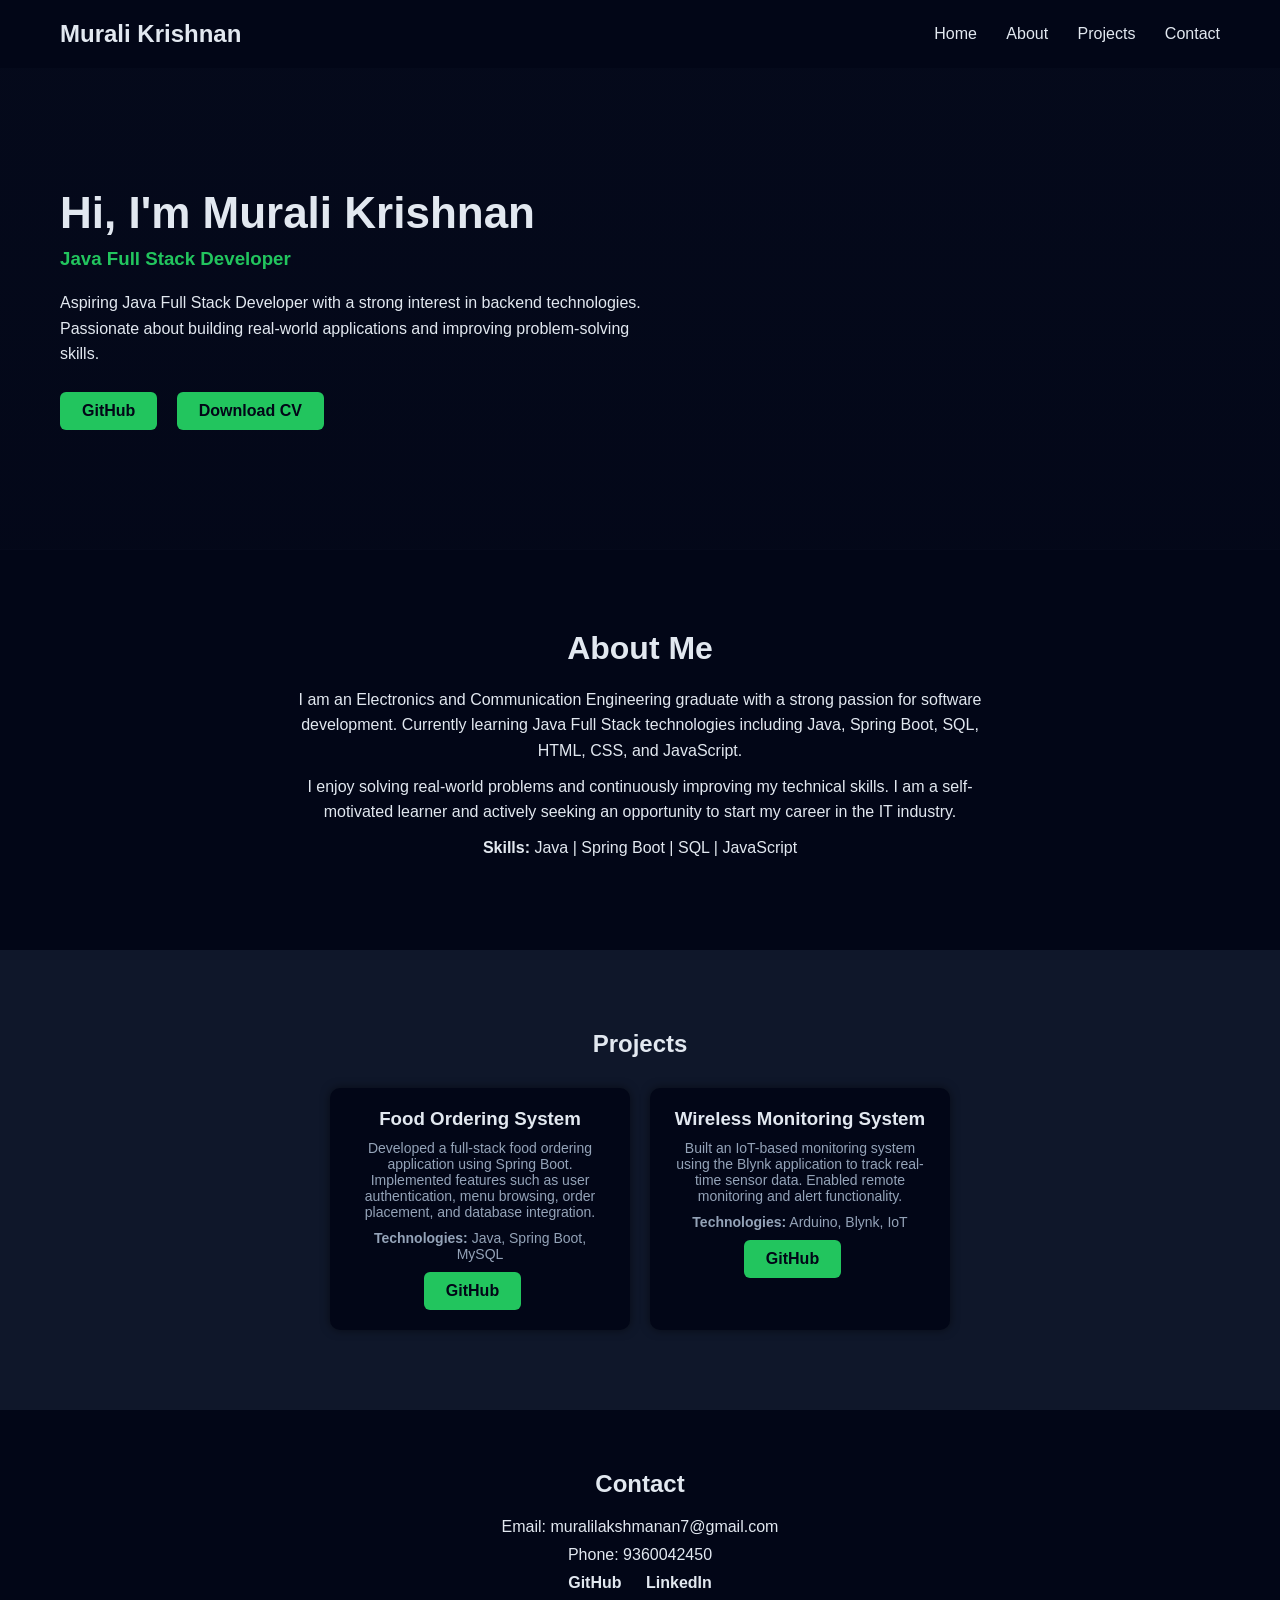
==== index.html @ 7cbf98be "Rename port.html to index.html" ====
<!DOCTYPE html>
<html lang="en">
<head>
    <meta charset="UTF-8">
    <meta name="viewport" content="width=device-width, initial-scale=1.0">
    <title>Murali Portfolio</title>
    <link rel="stylesheet" href="port.css">
</head>
<body>

<!-- Navbar -->
<div id="navbar">
    <h2>Murali Krishnan</h2>
    <div>
        <a href="#home">Home</a>
        <a href="#about-section">About</a>
        <a href="#projects">Projects</a>
        <a href="#contact">Contact</a>
    </div>
</div>

<!-- HOME SECTION -->
<div id="home" class="hero">
    <div class="hero-text">
        <h1>Hi, I'm Murali Krishnan</h1>
        <h3>Java Full Stack Developer</h3>

        <p>
            Aspiring Java Full Stack Developer with a strong interest in backend technologies.
            Passionate about building real-world applications and improving problem-solving skills.
        </p>

        <div class="buttons">
            <a href="https://github.com/Murali18-L" target="_blank" class="btn">GitHub</a>
            <a href="Murali_Krishnan_Resume.pdf" download class="btn">Download CV</a>
        </div>
    </div>
</div>

<!-- ABOUT SECTION -->
<div id="about-section">
    <h2>About Me</h2>

    <p>
        I am an Electronics and Communication Engineering graduate with a strong passion for software development.
        Currently learning Java Full Stack technologies including Java, Spring Boot, SQL, HTML, CSS, and JavaScript.
    </p>

    <p>
        I enjoy solving real-world problems and continuously improving my technical skills.
        I am a self-motivated learner and actively seeking an opportunity to start my career in the IT industry.
    </p>

    <p><strong>Skills:</strong> Java | Spring Boot | SQL | JavaScript</p>
</div>

<!-- PROJECTS -->
<div id="projects">
    <h2>Projects</h2>

    <div class="project-container">

        <div class="project-card">
            <h3>Food Ordering System</h3>
            <p>
                Developed a full-stack food ordering application using Spring Boot.
                Implemented features such as user authentication, menu browsing,
                order placement, and database integration.
            </p>
            <p><strong>Technologies:</strong> Java, Spring Boot, MySQL</p>

            <a href="#" class="btn">GitHub</a>
        </div>

        <div class="project-card">
            <h3>Wireless Monitoring System</h3>
            <p>
                Built an IoT-based monitoring system using the Blynk application to track
                real-time sensor data. Enabled remote monitoring and alert functionality.
            </p>
            <p><strong>Technologies:</strong> Arduino, Blynk, IoT</p>

            <a href="#" class="btn">GitHub</a>
        </div>

    </div>
</div>

<!-- CONTACT -->
<div id="contact">
    <h2>Contact</h2>

    <p>Email: muralilakshmanan7@gmail.com</p>
    <p>Phone: 9360042450</p>

    <div class="contact-links">
        <a href="https://github.com/Murali18-L" target="_blank">GitHub</a>
        <a href="https://www.linkedin.com/in/muralikrishnan18/" target="_blank">LinkedIn</a>
    </div>
</div>

</body>
</html>
---- port.css ----
/* RESET */
* {
    margin: 0;
    padding: 0;
    box-sizing: border-box;
    font-family: Arial, sans-serif;
}

/* BODY */
body {
    background-color: #0f172a; /* dark blue */
    color: #e2e8f0;
}

/* NAVBAR */
#navbar {
    display: flex;
    justify-content: space-between;
    align-items: center;
    padding: 20px 60px;
    background-color: #020617;
}

/* NAV LINKS */
#navbar a {
    position: relative;
    margin-left: 25px;
    text-decoration: none;
    color: #e2e8f0;
    font-size: 16px;
    transition: 0.3s;
}

/* NAV HOVER */
#navbar a:hover {
    color: #22c55e;
}

/* NAV UNDERLINE */
#navbar a::after {
    content: "";
    position: absolute;
    width: 0%;
    height: 2px;
    background: #22c55e;
    left: 0;
    bottom: -5px;
    transition: 0.3s;
}

#navbar a:hover::after {
    width: 100%;
}

/* HERO SECTION */
.hero {
    padding: 120px 60px;
    background: 
        linear-gradient(rgba(2,6,23,0.8), rgba(2,6,23,0.9)),
        url("bg.png");
    background-size: cover;
    background-position: center;
}

/* HERO TEXT */
.hero-text h1 {
    font-size: 44px;
    margin-bottom: 10px;
}

.hero-text h3 {
    color: #22c55e;
    margin-bottom: 20px;
}

.hero-text p {
    line-height: 1.6;
    max-width: 600px;
}

/* BUTTONS */
.buttons {
    margin-top: 25px;
}

.btn {
    display: inline-block;
    margin-right: 15px;
    padding: 10px 22px;
    background-color: #22c55e;
    color: #020617;
    text-decoration: none;
    border-radius: 6px;
    font-weight: bold;
    transition: 0.3s ease;
}

/* BUTTON HOVER */
.btn:hover {
    background-color: #16a34a;
    transform: translateY(-3px);
    box-shadow: 0 10px 20px rgba(34,197,94,0.3);
}

/* ABOUT SECTION */
#about-section {
    padding: 80px 60px;
    text-align: center;
    background: #020617;
}

#about-section h2 {
    font-size: 32px;
    margin-bottom: 20px;
}

#about-section p {
    max-width: 700px;
    margin: 10px auto;
    line-height: 1.6;
}

/* PROJECT SECTION */
#projects {
    padding: 80px 60px;
    text-align: center;
    background: #0f172a;
}

.project-container {
    display: flex;
    justify-content: center;
    flex-wrap: wrap;
    gap: 20px;
    margin-top: 30px;
}

/* PROJECT CARD */
.project-card {
    background: #020617;
    padding: 20px;
    width: 300px;
    border-radius: 10px;
    box-shadow: 0 0 10px rgba(0,0,0,0.5);
    transition: 0.3s;
}

/* PROJECT HOVER */
.project-card:hover {
    transform: translateY(-10px) scale(1.03);
    box-shadow: 0 15px 30px rgba(34,197,94,0.3);
}

/* PROJECT TEXT */
.project-card h3 {
    margin-bottom: 10px;
    transition: 0.3s;
}

.project-card:hover h3 {
    color: #22c55e;
}

.project-card p {
    font-size: 14px;
    margin-bottom: 10px;
    color: #94a3b8;
}

/* CONTACT SECTION */
#contact {
    padding: 60px;
    text-align: center;
    background: #020617;
}

#contact h2 {
    margin-bottom: 20px;
}

#contact p {
    margin: 10px 0;
}

/* CONTACT LINKS */
.contact-links a {
    margin: 0 10px;
    text-decoration: none;
    color: #e2e8f0;
    font-weight: bold;
    transition: 0.3s;
}

.contact-links a:hover {
    color: #22c55e;
}

/* RESPONSIVE */
@media (max-width: 768px) {

    #navbar {
        flex-direction: column;
        text-align: center;
    }

    .hero {
        text-align: center;
    }

    .project-container {
        flex-direction: column;
        align-items: center;
    }

    .btn {
        margin: 10px 5px;
    }
}
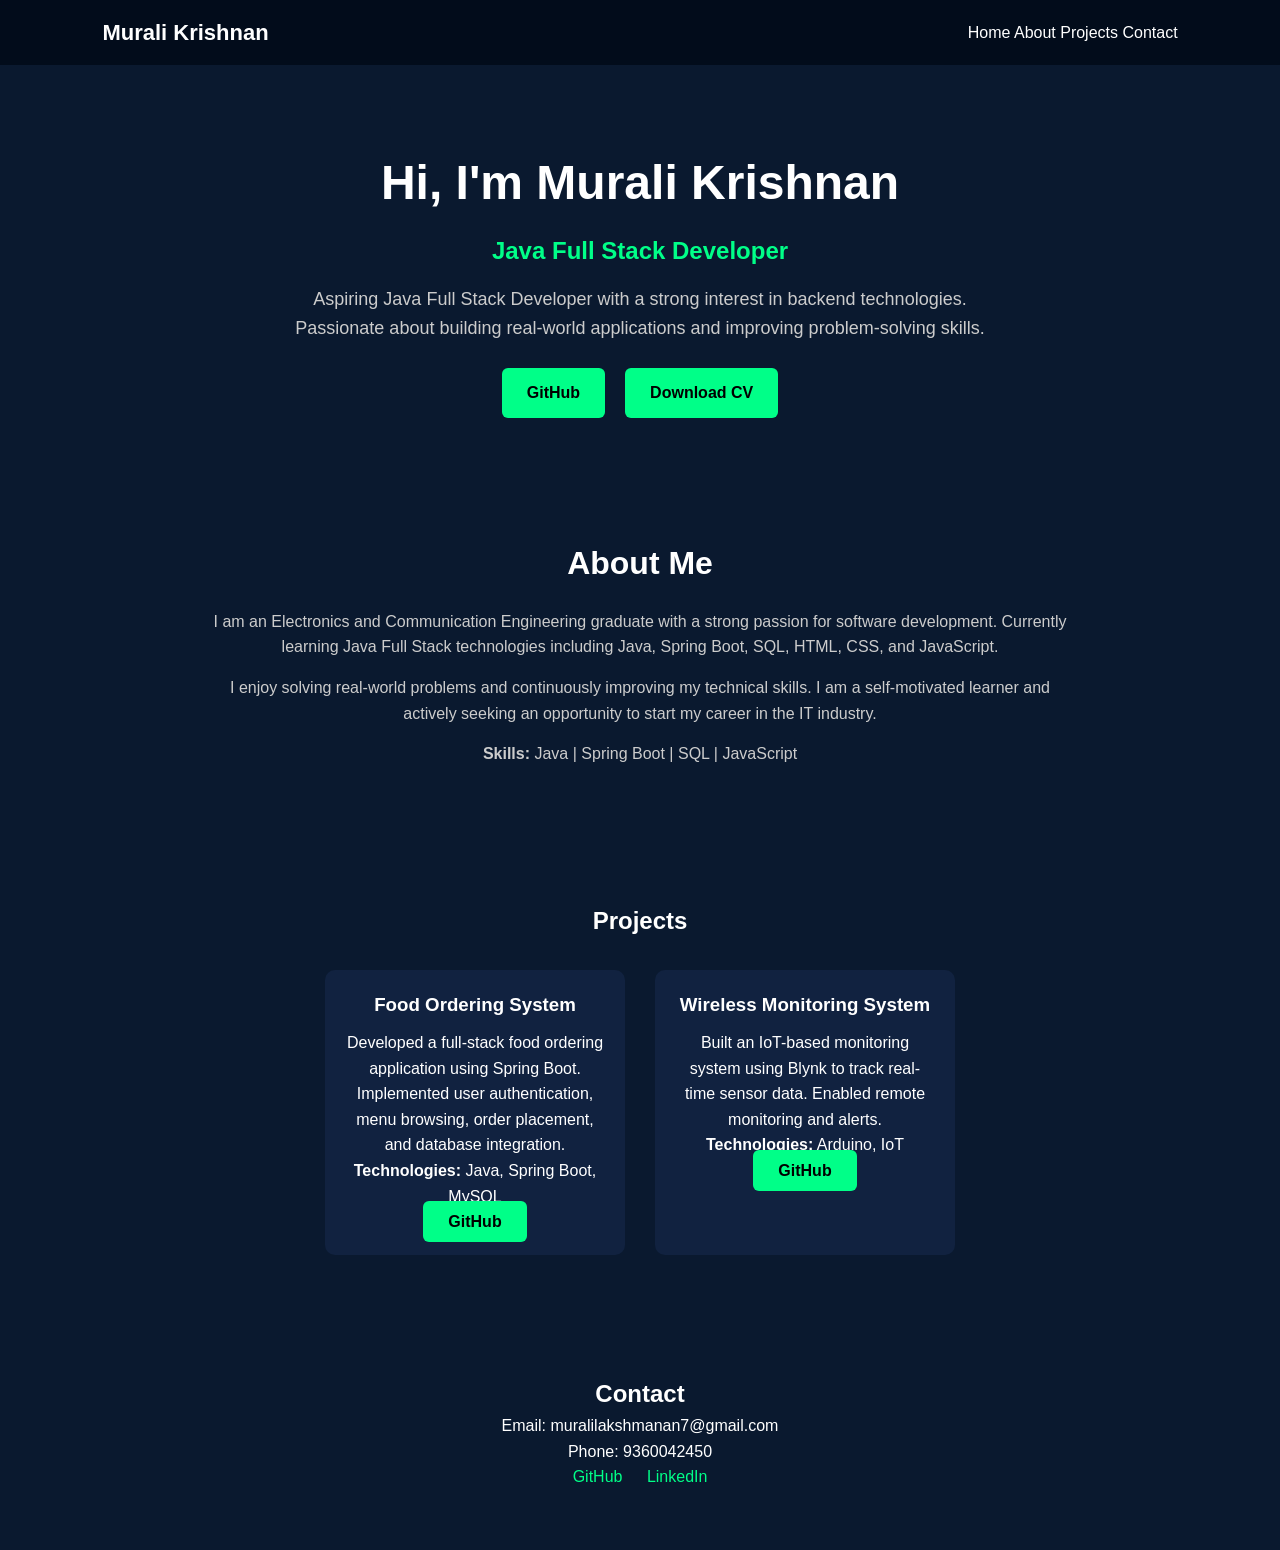
==== commit 897a3318: "Update index.html" ====
--- a/index.html
+++ b/index.html
@@ -9,18 +9,18 @@
 <body>
 
 <!-- Navbar -->
-<div id="navbar">
+<header id="navbar">
     <h2>Murali Krishnan</h2>
-    <div>
+    <nav>
         <a href="#home">Home</a>
         <a href="#about-section">About</a>
         <a href="#projects">Projects</a>
         <a href="#contact">Contact</a>
-    </div>
-</div>
+    </nav>
+</header>
 
-<!-- HOME SECTION -->
-<div id="home" class="hero">
+<!-- HOME -->
+<section id="home" class="hero">
     <div class="hero-text">
         <h1>Hi, I'm Murali Krishnan</h1>
         <h3>Java Full Stack Developer</h3>
@@ -35,10 +35,10 @@
             <a href="Murali_Krishnan_Resume.pdf" download class="btn">Download CV</a>
         </div>
     </div>
-</div>
+</section>
 
-<!-- ABOUT SECTION -->
-<div id="about-section">
+<!-- ABOUT -->
+<section id="about-section">
     <h2>About Me</h2>
 
     <p>
@@ -52,10 +52,10 @@
     </p>
 
     <p><strong>Skills:</strong> Java | Spring Boot | SQL | JavaScript</p>
-</div>
+</section>
 
 <!-- PROJECTS -->
-<div id="projects">
+<section id="projects">
     <h2>Projects</h2>
 
     <div class="project-container">
@@ -64,8 +64,7 @@
             <h3>Food Ordering System</h3>
             <p>
                 Developed a full-stack food ordering application using Spring Boot.
-                Implemented features such as user authentication, menu browsing,
-                order placement, and database integration.
+                Implemented user authentication, menu browsing, order placement, and database integration.
             </p>
             <p><strong>Technologies:</strong> Java, Spring Boot, MySQL</p>
 
@@ -75,19 +74,19 @@
         <div class="project-card">
             <h3>Wireless Monitoring System</h3>
             <p>
-                Built an IoT-based monitoring system using the Blynk application to track
-                real-time sensor data. Enabled remote monitoring and alert functionality.
+                Built an IoT-based monitoring system using Blynk to track real-time sensor data.
+                Enabled remote monitoring and alerts.
             </p>
-            <p><strong>Technologies:</strong> Arduino, Blynk, IoT</p>
+            <p><strong>Technologies:</strong> Arduino, IoT</p>
 
             <a href="#" class="btn">GitHub</a>
         </div>
 
     </div>
-</div>
+</section>
 
 <!-- CONTACT -->
-<div id="contact">
+<section id="contact">
     <h2>Contact</h2>
 
     <p>Email: muralilakshmanan7@gmail.com</p>
@@ -97,7 +96,7 @@
         <a href="https://github.com/Murali18-L" target="_blank">GitHub</a>
         <a href="https://www.linkedin.com/in/muralikrishnan18/" target="_blank">LinkedIn</a>
     </div>
-</div>
+</section>
 
 </body>
 </html>
--- a/port.css
+++ b/port.css
@@ -1,218 +1,202 @@
 /* RESET */
 * {
-    margin: 0;
-    padding: 0;
-    box-sizing: border-box;
-    font-family: Arial, sans-serif;
+  margin: 0;
+  padding: 0;
+  box-sizing: border-box;
+  font-family: Arial, sans-serif;
 }
 
 /* BODY */
 body {
-    background-color: #0f172a; /* dark blue */
-    color: #e2e8f0;
+  background: #0a192f;
+  color: white;
+  line-height: 1.6;
+}
+
+/* COMMON SECTION WIDTH */
+section {
+  max-width: 1100px;
+  margin: auto;
+  padding: 60px 20px;
 }
 
 /* NAVBAR */
 #navbar {
-    display: flex;
-    justify-content: space-between;
-    align-items: center;
-    padding: 20px 60px;
-    background-color: #020617;
-}
-
-/* NAV LINKS */
+  display: flex;
+  justify-content: space-between;
+  align-items: center;
+  padding: 15px 8%;
+  background: #020c1b;
+  position: sticky;
+  top: 0;
+}
+
+#navbar h2 {
+  font-size: 22px;
+}
+
+#navbar div {
+  display: flex;
+  gap: 25px;
+}
+
 #navbar a {
-    position: relative;
-    margin-left: 25px;
-    text-decoration: none;
-    color: #e2e8f0;
-    font-size: 16px;
-    transition: 0.3s;
-}
-
-/* NAV HOVER */
+  color: white;
+  text-decoration: none;
+}
+
 #navbar a:hover {
-    color: #22c55e;
-}
-
-/* NAV UNDERLINE */
-#navbar a::after {
-    content: "";
-    position: absolute;
-    width: 0%;
-    height: 2px;
-    background: #22c55e;
-    left: 0;
-    bottom: -5px;
-    transition: 0.3s;
-}
-
-#navbar a:hover::after {
-    width: 100%;
-}
-
-/* HERO SECTION */
+  color: #00ff88;
+}
+
+/* HERO */
 .hero {
-    padding: 120px 60px;
-    background: 
-        linear-gradient(rgba(2,6,23,0.8), rgba(2,6,23,0.9)),
-        url("bg.png");
-    background-size: cover;
-    background-position: center;
-}
-
-/* HERO TEXT */
-.hero-text h1 {
-    font-size: 44px;
-    margin-bottom: 10px;
-}
-
-.hero-text h3 {
-    color: #22c55e;
-    margin-bottom: 20px;
-}
-
-.hero-text p {
-    line-height: 1.6;
-    max-width: 600px;
+  text-align: center;
+  padding: 80px 20px 60px;
+}
+
+.hero-text {
+  max-width: 700px;
+  margin: auto;
+}
+
+.hero h1 {
+  font-size: 48px;
+  margin-bottom: 10px;
+}
+
+.hero h3 {
+  font-size: 24px;
+  color: #00ff88;
+  margin-bottom: 15px;
+}
+
+.hero p {
+  font-size: 18px;
+  color: #ccc;
 }
 
 /* BUTTONS */
 .buttons {
-    margin-top: 25px;
+  margin-top: 25px;
+  display: flex;
+  gap: 20px;
+  justify-content: center;
 }
 
 .btn {
-    display: inline-block;
-    margin-right: 15px;
-    padding: 10px 22px;
-    background-color: #22c55e;
-    color: #020617;
-    text-decoration: none;
-    border-radius: 6px;
-    font-weight: bold;
-    transition: 0.3s ease;
-}
-
-/* BUTTON HOVER */
+  padding: 12px 25px;
+  background: #00ff88;
+  color: black;
+  text-decoration: none;
+  border-radius: 6px;
+  font-weight: bold;
+  transition: 0.3s;
+}
+
 .btn:hover {
-    background-color: #16a34a;
-    transform: translateY(-3px);
-    box-shadow: 0 10px 20px rgba(34,197,94,0.3);
-}
-
-/* ABOUT SECTION */
+  background: #00cc6a;
+  transform: translateY(-2px);
+}
+
+/* ABOUT */
 #about-section {
-    padding: 80px 60px;
-    text-align: center;
-    background: #020617;
+  text-align: center;
+  max-width: 900px;
+  margin: auto;
 }
 
 #about-section h2 {
-    font-size: 32px;
-    margin-bottom: 20px;
+  margin-bottom: 20px;
+  font-size: 32px;
 }
 
 #about-section p {
-    max-width: 700px;
-    margin: 10px auto;
-    line-height: 1.6;
-}
-
-/* PROJECT SECTION */
+  color: #ccc;
+  margin-bottom: 15px;
+}
+
+/* PROJECTS */
 #projects {
-    padding: 80px 60px;
-    text-align: center;
-    background: #0f172a;
+  text-align: center;
 }
 
 .project-container {
-    display: flex;
-    justify-content: center;
-    flex-wrap: wrap;
-    gap: 20px;
-    margin-top: 30px;
-}
-
-/* PROJECT CARD */
+  display: flex;
+  justify-content: center;
+  gap: 30px;
+  flex-wrap: wrap;
+  margin-top: 30px;
+}
+
 .project-card {
-    background: #020617;
-    padding: 20px;
-    width: 300px;
-    border-radius: 10px;
-    box-shadow: 0 0 10px rgba(0,0,0,0.5);
-    transition: 0.3s;
-}
-
-/* PROJECT HOVER */
+  width: 300px;
+  padding: 20px;
+  background: #112240;
+  border-radius: 10px;
+  transition: 0.3s;
+}
+
 .project-card:hover {
-    transform: translateY(-10px) scale(1.03);
-    box-shadow: 0 15px 30px rgba(34,197,94,0.3);
-}
-
-/* PROJECT TEXT */
+  transform: translateY(-5px);
+}
+
 .project-card h3 {
-    margin-bottom: 10px;
-    transition: 0.3s;
-}
-
-.project-card:hover h3 {
-    color: #22c55e;
-}
-
-.project-card p {
+  margin-bottom: 10px;
+}
+
+/* CONTACT */
+#contact {
+  text-align: center;
+}
+
+.contact-links a {
+  margin: 10px;
+  text-decoration: none;
+  color: #00ff88;
+}
+
+/* ===================== */
+/* 📱 MOBILE */
+/* ===================== */
+
+@media (max-width: 768px) {
+
+  #navbar {
+    flex-direction: column;
+  }
+
+  #navbar div {
+    flex-direction: column;
+    gap: 10px;
+  }
+
+  .hero {
+    padding: 40px 15px;
+  }
+
+  .hero h1 {
+    font-size: 26px;
+  }
+
+  .hero h3 {
+    font-size: 18px;
+  }
+
+  .hero p {
     font-size: 14px;
-    margin-bottom: 10px;
-    color: #94a3b8;
-}
-
-/* CONTACT SECTION */
-#contact {
-    padding: 60px;
-    text-align: center;
-    background: #020617;
-}
-
-#contact h2 {
-    margin-bottom: 20px;
-}
-
-#contact p {
-    margin: 10px 0;
-}
-
-/* CONTACT LINKS */
-.contact-links a {
-    margin: 0 10px;
-    text-decoration: none;
-    color: #e2e8f0;
-    font-weight: bold;
-    transition: 0.3s;
-}
-
-.contact-links a:hover {
-    color: #22c55e;
-}
-
-/* RESPONSIVE */
-@media (max-width: 768px) {
-
-    #navbar {
-        flex-direction: column;
-        text-align: center;
-    }
-
-    .hero {
-        text-align: center;
-    }
-
-    .project-container {
-        flex-direction: column;
-        align-items: center;
-    }
-
-    .btn {
-        margin: 10px 5px;
-    }
-}+  }
+
+  .buttons {
+    flex-direction: column;
+  }
+
+  .project-container {
+    flex-direction: column;
+    align-items: center;
+  }
+
+  .project-card {
+    width: 90%;
+  }
+}
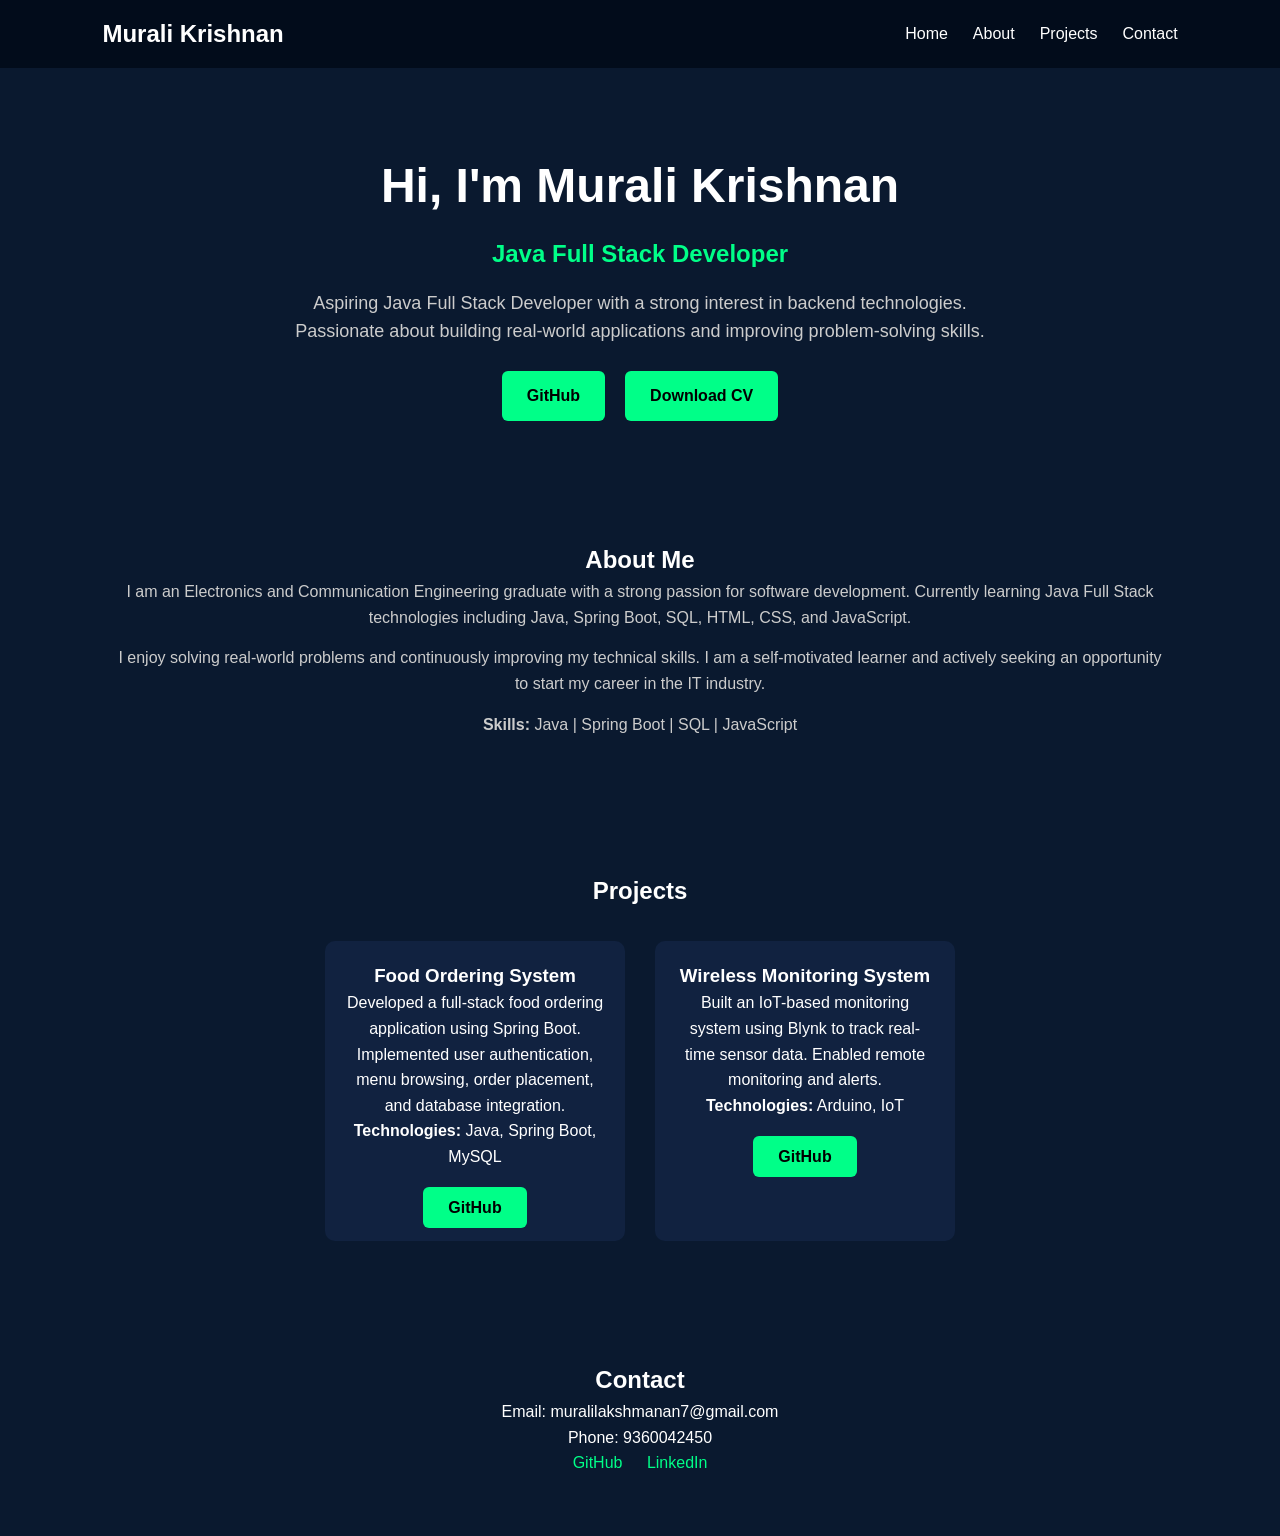
==== commit 49c25ace: "Update index.html" ====
--- a/index.html
+++ b/index.html
@@ -8,10 +8,10 @@
 </head>
 <body>
 
-<!-- Navbar -->
+<!-- NAVBAR -->
 <header id="navbar">
     <h2>Murali Krishnan</h2>
-    <nav>
+    <nav class="nav-links">
         <a href="#home">Home</a>
         <a href="#about-section">About</a>
         <a href="#projects">Projects</a>
@@ -67,7 +67,7 @@
                 Implemented user authentication, menu browsing, order placement, and database integration.
             </p>
             <p><strong>Technologies:</strong> Java, Spring Boot, MySQL</p>
-
+            <br>
             <a href="#" class="btn">GitHub</a>
         </div>
 
@@ -78,7 +78,7 @@
                 Enabled remote monitoring and alerts.
             </p>
             <p><strong>Technologies:</strong> Arduino, IoT</p>
-
+            <br>
             <a href="#" class="btn">GitHub</a>
         </div>
 
--- a/port.css
+++ b/port.css
@@ -13,13 +13,6 @@
   line-height: 1.6;
 }
 
-/* COMMON SECTION WIDTH */
-section {
-  max-width: 1100px;
-  margin: auto;
-  padding: 60px 20px;
-}
-
 /* NAVBAR */
 #navbar {
   display: flex;
@@ -31,21 +24,18 @@
   top: 0;
 }
 
-#navbar h2 {
-  font-size: 22px;
-}
-
-#navbar div {
+.nav-links {
   display: flex;
   gap: 25px;
 }
 
-#navbar a {
+.nav-links a {
   color: white;
   text-decoration: none;
+  font-size: 16px;
 }
 
-#navbar a:hover {
+.nav-links a:hover {
   color: #00ff88;
 }
 
@@ -99,28 +89,21 @@
   transform: translateY(-2px);
 }
 
-/* ABOUT */
-#about-section {
+/* SECTIONS */
+section {
+  max-width: 1100px;
+  margin: auto;
+  padding: 60px 20px;
   text-align: center;
-  max-width: 900px;
-  margin: auto;
 }
 
-#about-section h2 {
-  margin-bottom: 20px;
-  font-size: 32px;
-}
-
+/* ABOUT */
 #about-section p {
   color: #ccc;
   margin-bottom: 15px;
 }
 
 /* PROJECTS */
-#projects {
-  text-align: center;
-}
-
 .project-container {
   display: flex;
   justify-content: center;
@@ -141,34 +124,24 @@
   transform: translateY(-5px);
 }
 
-.project-card h3 {
-  margin-bottom: 10px;
-}
-
 /* CONTACT */
-#contact {
-  text-align: center;
-}
-
 .contact-links a {
   margin: 10px;
   text-decoration: none;
   color: #00ff88;
 }
 
-/* ===================== */
-/* 📱 MOBILE */
-/* ===================== */
-
+/* MOBILE */
 @media (max-width: 768px) {
 
   #navbar {
     flex-direction: column;
   }
 
-  #navbar div {
+  .nav-links {
     flex-direction: column;
     gap: 10px;
+    margin-top: 10px;
   }
 
   .hero {
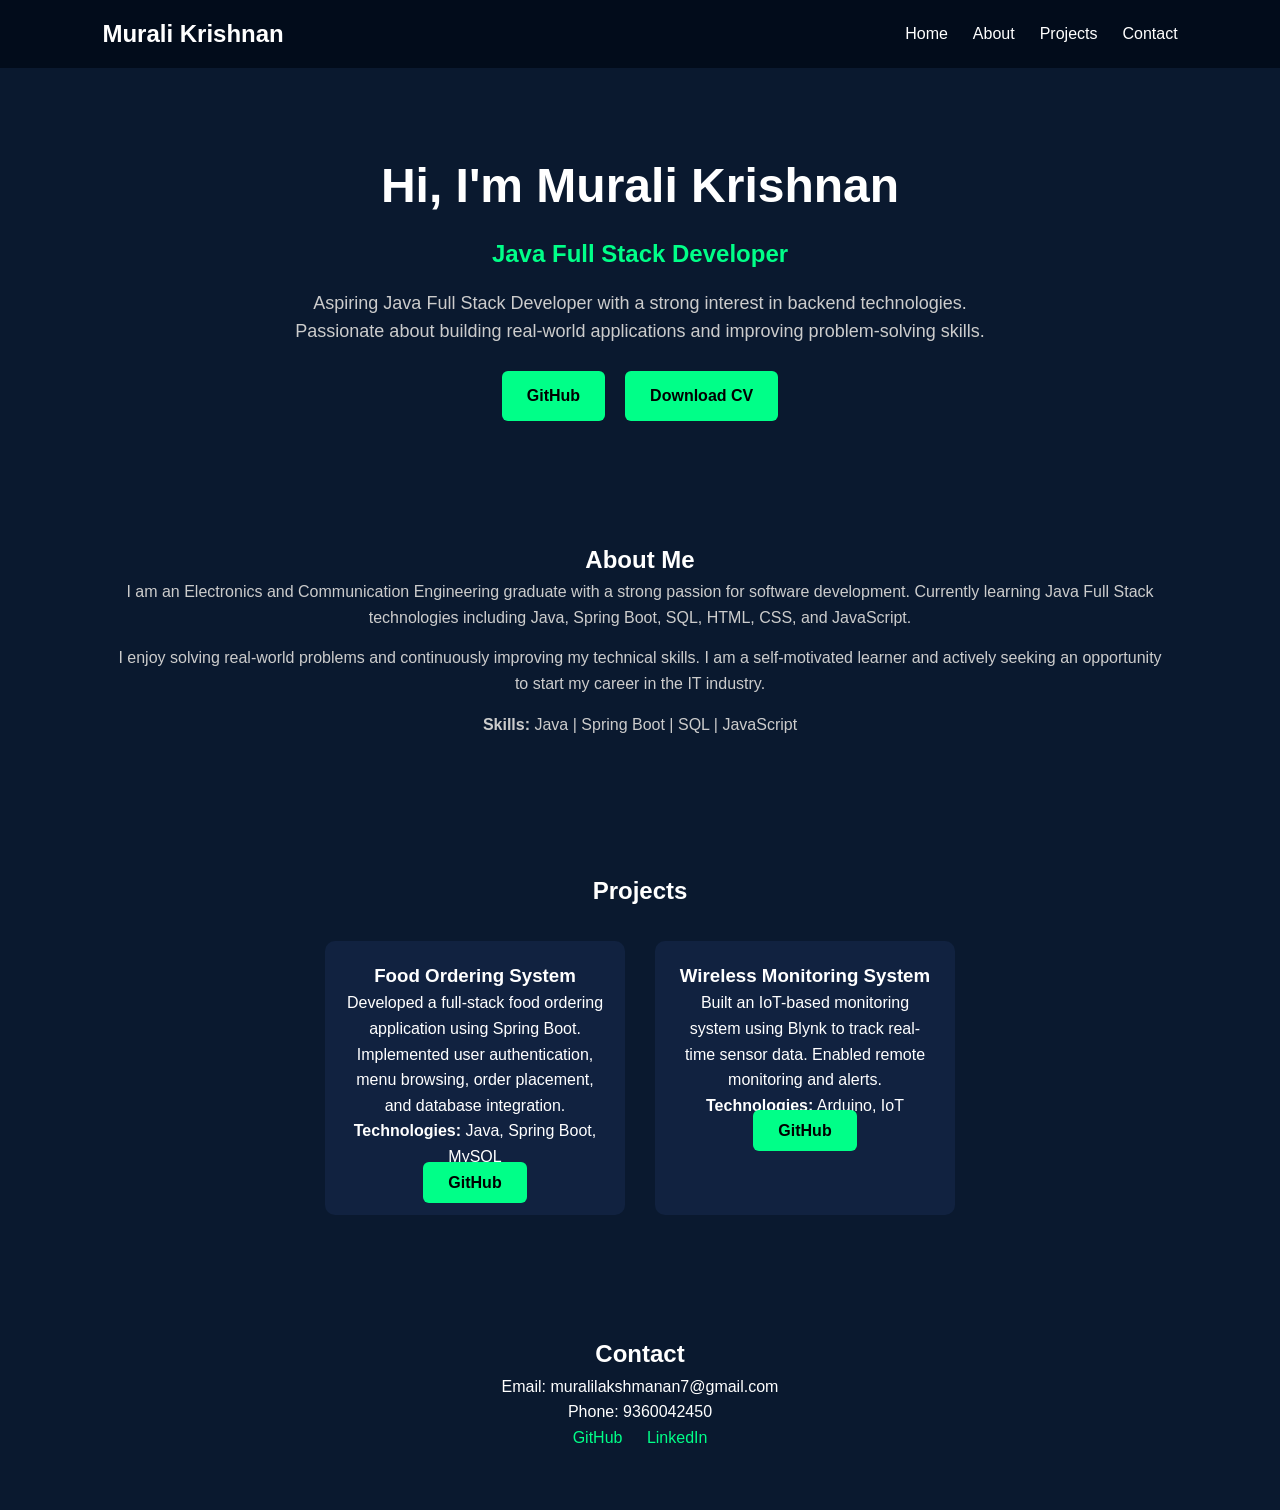
==== commit 85d695a5: "Update index.html" ====
--- a/index.html
+++ b/index.html
@@ -67,7 +67,6 @@
                 Implemented user authentication, menu browsing, order placement, and database integration.
             </p>
             <p><strong>Technologies:</strong> Java, Spring Boot, MySQL</p>
-            <br>
             <a href="#" class="btn">GitHub</a>
         </div>
 
@@ -78,7 +77,6 @@
                 Enabled remote monitoring and alerts.
             </p>
             <p><strong>Technologies:</strong> Arduino, IoT</p>
-            <br>
             <a href="#" class="btn">GitHub</a>
         </div>
 
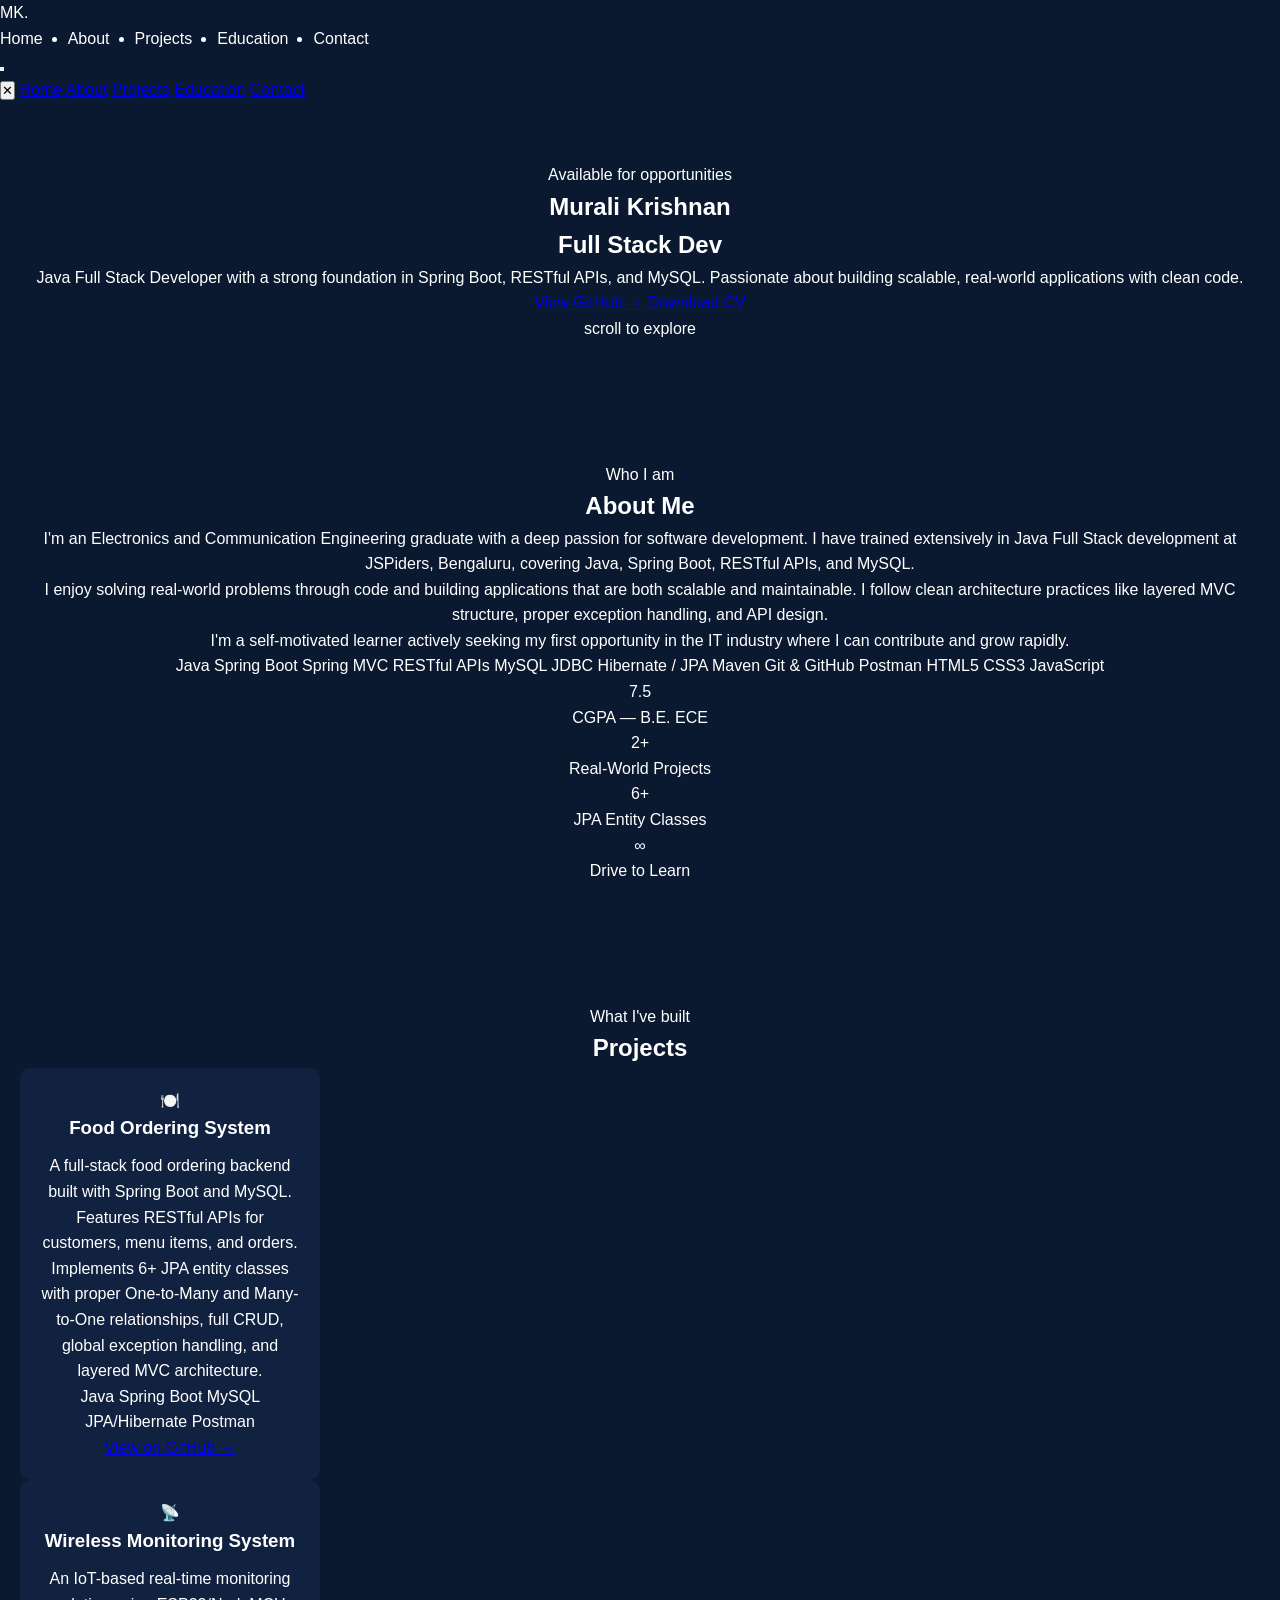
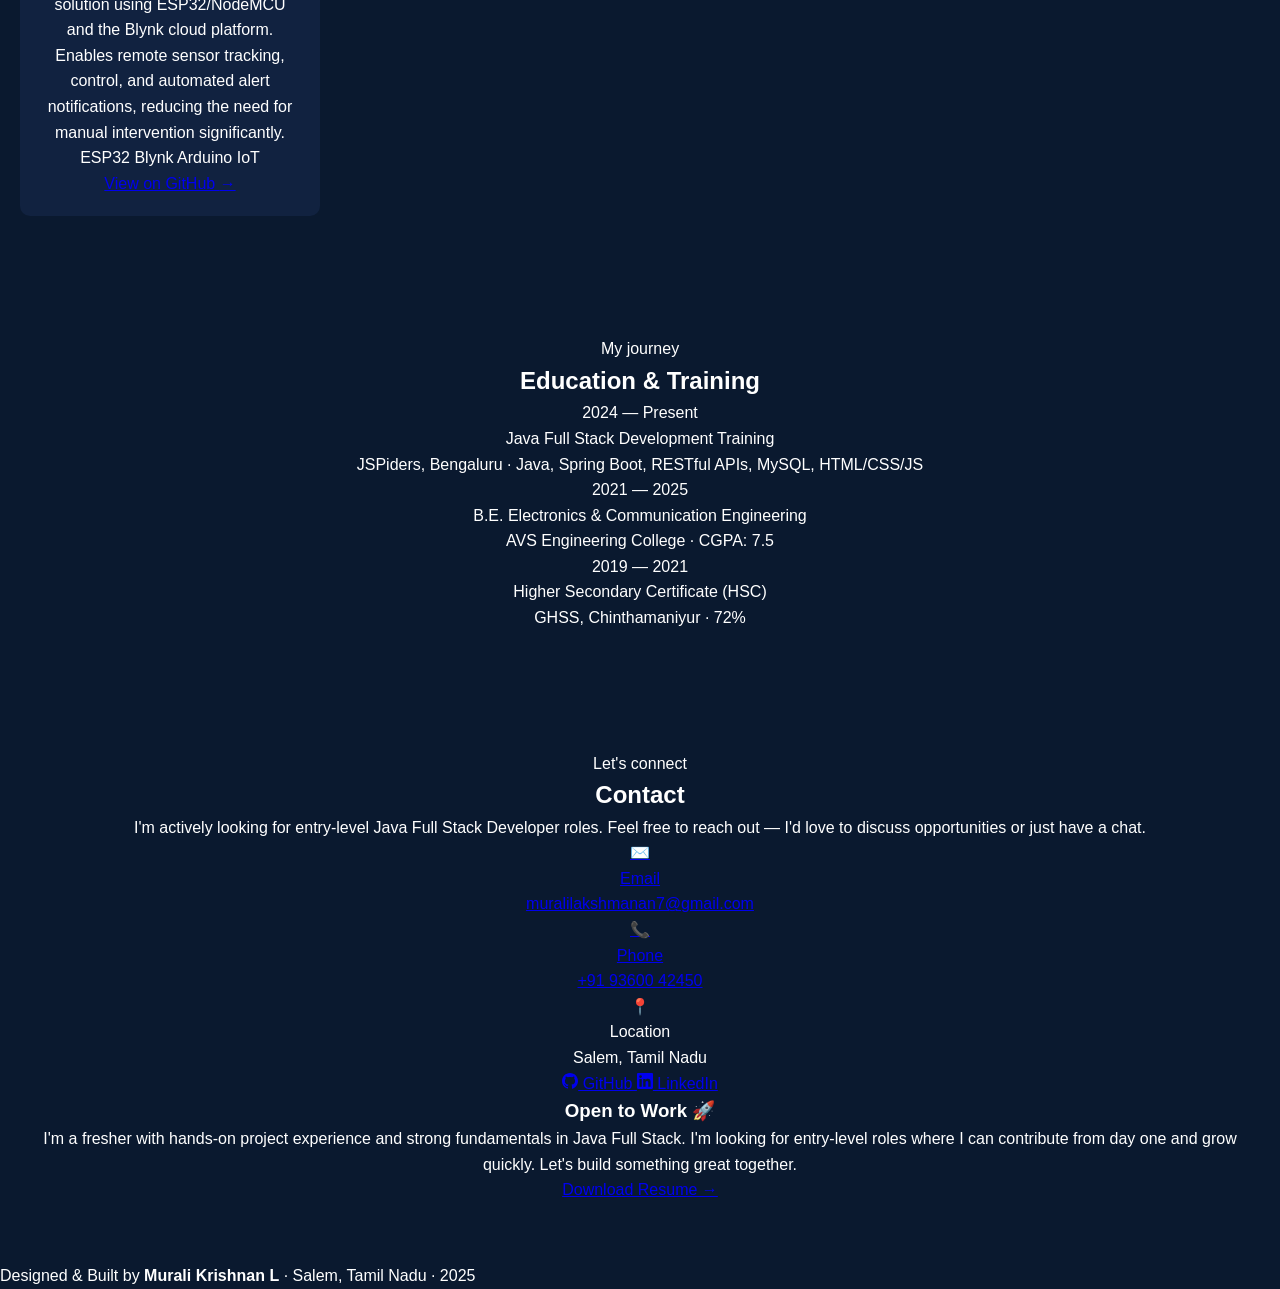
==== commit 0aab48c2: "Update index.html" ====
--- a/index.html
+++ b/index.html
@@ -1,100 +1,280 @@
 <!DOCTYPE html>
 <html lang="en">
 <head>
-    <meta charset="UTF-8">
-    <meta name="viewport" content="width=device-width, initial-scale=1.0">
-    <title>Murali Portfolio</title>
-    <link rel="stylesheet" href="port.css">
+  <meta charset="UTF-8" />
+  <meta name="viewport" content="width=device-width, initial-scale=1.0" />
+  <title>Murali Krishnan — Java Full Stack Developer</title>
+  <link href="https://fonts.googleapis.com/css2?family=Syne:wght@400;600;700;800&family=DM+Sans:wght@300;400;500&display=swap" rel="stylesheet" />
+  <link rel="stylesheet" href="port.css" />
 </head>
 <body>
 
-<!-- NAVBAR -->
-<header id="navbar">
-    <h2>Murali Krishnan</h2>
-    <nav class="nav-links">
-        <a href="#home">Home</a>
-        <a href="#about-section">About</a>
-        <a href="#projects">Projects</a>
-        <a href="#contact">Contact</a>
-    </nav>
-</header>
-
-<!-- HOME -->
-<section id="home" class="hero">
-    <div class="hero-text">
-        <h1>Hi, I'm Murali Krishnan</h1>
-        <h3>Java Full Stack Developer</h3>
-
-        <p>
-            Aspiring Java Full Stack Developer with a strong interest in backend technologies.
-            Passionate about building real-world applications and improving problem-solving skills.
-        </p>
-
-        <div class="buttons">
-            <a href="https://github.com/Murali18-L" target="_blank" class="btn">GitHub</a>
-            <a href="Murali_Krishnan_Resume.pdf" download class="btn">Download CV</a>
-        </div>
-    </div>
+<!-- NAV -->
+<nav>
+  <div class="nav-logo">MK<span>.</span></div>
+  <ul class="nav-links">
+    <li><a href="#home">Home</a></li>
+    <li><a href="#about">About</a></li>
+    <li><a href="#projects">Projects</a></li>
+    <li><a href="#education">Education</a></li>
+    <li><a href="#contact">Contact</a></li>
+  </ul>
+  <button class="hamburger" id="hamburger" aria-label="Open menu">
+    <span></span><span></span><span></span>
+  </button>
+</nav>
+
+<!-- MOBILE MENU -->
+<div class="mobile-menu" id="mobileMenu">
+  <button class="mobile-close" id="mobileClose">✕</button>
+  <a href="#home" class="menu-link">Home</a>
+  <a href="#about" class="menu-link">About</a>
+  <a href="#projects" class="menu-link">Projects</a>
+  <a href="#education" class="menu-link">Education</a>
+  <a href="#contact" class="menu-link">Contact</a>
+</div>
+
+<!-- HERO -->
+<section id="home">
+  <div class="hero-tag">Available for opportunities</div>
+  <h1 class="hero-title">
+    Murali Krishnan<br>
+    <span class="line2">Full Stack Dev</span>
+  </h1>
+  <p class="hero-sub">
+    Java Full Stack Developer with a strong foundation in Spring Boot, RESTful APIs,
+    and MySQL. Passionate about building scalable, real-world applications with clean code.
+  </p>
+  <div class="hero-btns">
+    <a href="https://github.com/Murali18-L" target="_blank" class="btn-primary">View GitHub →</a>
+    <a href="Murali_Krishnan_Resume.pdf" download class="btn-outline">Download CV</a>
+  </div>
+  <div class="hero-scroll">
+    <div class="scroll-line"></div>
+    scroll to explore
+  </div>
 </section>
 
 <!-- ABOUT -->
-<section id="about-section">
-    <h2>About Me</h2>
-
-    <p>
-        I am an Electronics and Communication Engineering graduate with a strong passion for software development.
-        Currently learning Java Full Stack technologies including Java, Spring Boot, SQL, HTML, CSS, and JavaScript.
-    </p>
-
-    <p>
-        I enjoy solving real-world problems and continuously improving my technical skills.
-        I am a self-motivated learner and actively seeking an opportunity to start my career in the IT industry.
-    </p>
-
-    <p><strong>Skills:</strong> Java | Spring Boot | SQL | JavaScript</p>
+<section id="about">
+  <div class="reveal">
+    <div class="section-label">Who I am</div>
+    <h2 class="section-title">About Me</h2>
+    <div class="section-divider"></div>
+    <div class="about-grid">
+      <div class="about-text">
+        <p>
+          I'm an Electronics and Communication Engineering graduate with a deep passion
+          for software development. I have trained extensively in Java Full Stack development
+          at JSPiders, Bengaluru, covering Java, Spring Boot, RESTful APIs, and MySQL.
+        </p>
+        <p>
+          I enjoy solving real-world problems through code and building applications
+          that are both scalable and maintainable. I follow clean architecture practices
+          like layered MVC structure, proper exception handling, and API design.
+        </p>
+        <p>
+          I'm a self-motivated learner actively seeking my first opportunity in the IT industry
+          where I can contribute and grow rapidly.
+        </p>
+        <div class="skills-grid">
+          <span class="skill-pill">Java</span>
+          <span class="skill-pill">Spring Boot</span>
+          <span class="skill-pill">Spring MVC</span>
+          <span class="skill-pill">RESTful APIs</span>
+          <span class="skill-pill">MySQL</span>
+          <span class="skill-pill">JDBC</span>
+          <span class="skill-pill">Hibernate / JPA</span>
+          <span class="skill-pill">Maven</span>
+          <span class="skill-pill">Git & GitHub</span>
+          <span class="skill-pill">Postman</span>
+          <span class="skill-pill">HTML5</span>
+          <span class="skill-pill">CSS3</span>
+          <span class="skill-pill">JavaScript</span>
+        </div>
+      </div>
+      <div class="about-stats">
+        <div class="stat-card">
+          <div class="stat-num">7.5</div>
+          <div class="stat-label">CGPA — B.E. ECE</div>
+        </div>
+        <div class="stat-card">
+          <div class="stat-num">2+</div>
+          <div class="stat-label">Real-World Projects</div>
+        </div>
+        <div class="stat-card">
+          <div class="stat-num">6+</div>
+          <div class="stat-label">JPA Entity Classes</div>
+        </div>
+        <div class="stat-card">
+          <div class="stat-num">∞</div>
+          <div class="stat-label">Drive to Learn</div>
+        </div>
+      </div>
+    </div>
+  </div>
 </section>
 
 <!-- PROJECTS -->
 <section id="projects">
-    <h2>Projects</h2>
-
-    <div class="project-container">
-
-        <div class="project-card">
-            <h3>Food Ordering System</h3>
-            <p>
-                Developed a full-stack food ordering application using Spring Boot.
-                Implemented user authentication, menu browsing, order placement, and database integration.
-            </p>
-            <p><strong>Technologies:</strong> Java, Spring Boot, MySQL</p>
-            <a href="#" class="btn">GitHub</a>
-        </div>
-
-        <div class="project-card">
-            <h3>Wireless Monitoring System</h3>
-            <p>
-                Built an IoT-based monitoring system using Blynk to track real-time sensor data.
-                Enabled remote monitoring and alerts.
-            </p>
-            <p><strong>Technologies:</strong> Arduino, IoT</p>
-            <a href="#" class="btn">GitHub</a>
-        </div>
-
-    </div>
+  <div class="reveal">
+    <div class="section-label">What I've built</div>
+    <h2 class="section-title">Projects</h2>
+    <div class="section-divider"></div>
+    <div class="projects-grid">
+
+      <div class="project-card">
+        <div class="project-icon">🍽️</div>
+        <h3>Food Ordering System</h3>
+        <p>
+          A full-stack food ordering backend built with Spring Boot and MySQL. Features
+          RESTful APIs for customers, menu items, and orders. Implements 6+ JPA entity
+          classes with proper One-to-Many and Many-to-One relationships, full CRUD,
+          global exception handling, and layered MVC architecture.
+        </p>
+        <div class="project-tech">
+          <span class="tech-tag">Java</span>
+          <span class="tech-tag">Spring Boot</span>
+          <span class="tech-tag">MySQL</span>
+          <span class="tech-tag">JPA/Hibernate</span>
+          <span class="tech-tag">Postman</span>
+        </div>
+        <a href="https://github.com/Murali18-L" target="_blank" class="project-link">
+          View on GitHub <span>→</span>
+        </a>
+      </div>
+
+      <div class="project-card">
+        <div class="project-icon">📡</div>
+        <h3>Wireless Monitoring System</h3>
+        <p>
+          An IoT-based real-time monitoring solution using ESP32/NodeMCU and the Blynk
+          cloud platform. Enables remote sensor tracking, control, and automated alert
+          notifications, reducing the need for manual intervention significantly.
+        </p>
+        <div class="project-tech">
+          <span class="tech-tag">ESP32</span>
+          <span class="tech-tag">Blynk</span>
+          <span class="tech-tag">Arduino</span>
+          <span class="tech-tag">IoT</span>
+        </div>
+        <a href="https://github.com/Murali18-L" target="_blank" class="project-link">
+          View on GitHub <span>→</span>
+        </a>
+      </div>
+
+    </div>
+  </div>
+</section>
+
+<!-- EDUCATION -->
+<section id="education">
+  <div class="reveal">
+    <div class="section-label">My journey</div>
+    <h2 class="section-title">Education & Training</h2>
+    <div class="section-divider"></div>
+    <div class="timeline">
+
+      <div class="timeline-item">
+        <div class="timeline-dot"></div>
+        <div class="timeline-content">
+          <div class="timeline-year">2024 — Present</div>
+          <div class="timeline-title">Java Full Stack Development Training</div>
+          <div class="timeline-sub">JSPiders, Bengaluru · Java, Spring Boot, RESTful APIs, MySQL, HTML/CSS/JS</div>
+        </div>
+      </div>
+
+      <div class="timeline-item">
+        <div class="timeline-dot"></div>
+        <div class="timeline-content">
+          <div class="timeline-year">2021 — 2025</div>
+          <div class="timeline-title">B.E. Electronics & Communication Engineering</div>
+          <div class="timeline-sub">AVS Engineering College · CGPA: 7.5</div>
+        </div>
+      </div>
+
+      <div class="timeline-item">
+        <div class="timeline-dot"></div>
+        <div class="timeline-content">
+          <div class="timeline-year">2019 — 2021</div>
+          <div class="timeline-title">Higher Secondary Certificate (HSC)</div>
+          <div class="timeline-sub">GHSS, Chinthamaniyur · 72%</div>
+        </div>
+      </div>
+
+    </div>
+  </div>
 </section>
 
 <!-- CONTACT -->
 <section id="contact">
-    <h2>Contact</h2>
-
-    <p>Email: muralilakshmanan7@gmail.com</p>
-    <p>Phone: 9360042450</p>
-
-    <div class="contact-links">
-        <a href="https://github.com/Murali18-L" target="_blank">GitHub</a>
-        <a href="https://www.linkedin.com/in/muralikrishnan18/" target="_blank">LinkedIn</a>
-    </div>
-</section>
-
+  <div class="reveal">
+    <div class="section-label">Let's connect</div>
+    <h2 class="section-title">Contact</h2>
+    <div class="section-divider"></div>
+    <div class="contact-grid">
+      <div class="contact-info">
+        <p>
+          I'm actively looking for entry-level Java Full Stack Developer roles.
+          Feel free to reach out — I'd love to discuss opportunities or just have a chat.
+        </p>
+
+        <a href="mailto:muralilakshmanan7@gmail.com" class="contact-item">
+          <div class="contact-icon">✉️</div>
+          <div>
+            <div class="contact-item-label">Email</div>
+            <div class="contact-item-value">muralilakshmanan7@gmail.com</div>
+          </div>
+        </a>
+
+        <a href="tel:+919360042450" class="contact-item">
+          <div class="contact-icon">📞</div>
+          <div>
+            <div class="contact-item-label">Phone</div>
+            <div class="contact-item-value">+91 93600 42450</div>
+          </div>
+        </a>
+
+        <a class="contact-item">
+          <div class="contact-icon">📍</div>
+          <div>
+            <div class="contact-item-label">Location</div>
+            <div class="contact-item-value">Salem, Tamil Nadu</div>
+          </div>
+        </a>
+
+        <div class="social-row">
+          <a href="https://github.com/Murali18-L" target="_blank" class="social-btn">
+            <svg width="16" height="16" viewBox="0 0 24 24" fill="currentColor"><path d="M12 0C5.37 0 0 5.37 0 12c0 5.3 3.438 9.8 8.205 11.385.6.113.82-.258.82-.577 0-.285-.01-1.04-.015-2.04-3.338.724-4.042-1.61-4.042-1.61C4.422 18.07 3.633 17.7 3.633 17.7c-1.087-.744.084-.729.084-.729 1.205.084 1.838 1.236 1.838 1.236 1.07 1.835 2.809 1.305 3.495.998.108-.776.417-1.305.76-1.605-2.665-.3-5.466-1.332-5.466-5.93 0-1.31.465-2.38 1.235-3.22-.135-.303-.54-1.523.105-3.176 0 0 1.005-.322 3.3 1.23.96-.267 1.98-.399 3-.405 1.02.006 2.04.138 3 .405 2.28-1.552 3.285-1.23 3.285-1.23.645 1.653.24 2.873.12 3.176.765.84 1.23 1.91 1.23 3.22 0 4.61-2.805 5.625-5.475 5.92.42.36.81 1.096.81 2.22 0 1.606-.015 2.896-.015 3.286 0 .315.21.69.825.57C20.565 21.795 24 17.295 24 12c0-6.63-5.37-12-12-12"/></svg>
+            GitHub
+          </a>
+          <a href="https://www.linkedin.com/in/muralikrishnan18/" target="_blank" class="social-btn">
+            <svg width="16" height="16" viewBox="0 0 24 24" fill="currentColor"><path d="M20.447 20.452h-3.554v-5.569c0-1.328-.027-3.037-1.852-3.037-1.853 0-2.136 1.445-2.136 2.939v5.667H9.351V9h3.414v1.561h.046c.477-.9 1.637-1.85 3.37-1.85 3.601 0 4.267 2.37 4.267 5.455v6.286zM5.337 7.433a2.062 2.062 0 01-2.063-2.065 2.064 2.064 0 112.063 2.065zm1.782 13.019H3.555V9h3.564v11.452zM22.225 0H1.771C.792 0 0 .774 0 1.729v20.542C0 23.227.792 24 1.771 24h20.451C23.2 24 24 23.227 24 22.271V1.729C24 .774 23.2 0 22.222 0h.003z"/></svg>
+            LinkedIn
+          </a>
+        </div>
+      </div>
+
+      <div class="contact-cta">
+        <h3>Open to Work 🚀</h3>
+        <p>
+          I'm a fresher with hands-on project experience and strong fundamentals in Java Full Stack.
+          I'm looking for entry-level roles where I can contribute from day one and grow quickly.
+          Let's build something great together.
+        </p>
+        <a href="Murali_Krishnan_Resume.pdf" download class="btn-primary" style="display:inline-block">
+          Download Resume →
+        </a>
+      </div>
+    </div>
+  </div>
+</section>
+
+<!-- FOOTER -->
+<footer>
+  <p>Designed & Built by <strong>Murali Krishnan L</strong> · Salem, Tamil Nadu · 2025</p>
+</footer>
+
+<script src="port.js"></script>
 </body>
 </html>
--- a/port.css
+++ b/port.css
@@ -3,14 +3,15 @@
   margin: 0;
   padding: 0;
   box-sizing: border-box;
-  font-family: Arial, sans-serif;
 }
 
 /* BODY */
 body {
+  font-family: Arial, sans-serif;
   background: #0a192f;
   color: white;
   line-height: 1.6;
+  overflow-x: hidden;
 }
 
 /* NAVBAR */
@@ -32,7 +33,6 @@
 .nav-links a {
   color: white;
   text-decoration: none;
-  font-size: 16px;
 }
 
 .nav-links a:hover {
@@ -42,7 +42,7 @@
 /* HERO */
 .hero {
   text-align: center;
-  padding: 80px 20px 60px;
+  padding: 80px 20px;
 }
 
 .hero-text {
@@ -52,47 +52,39 @@
 
 .hero h1 {
   font-size: 48px;
-  margin-bottom: 10px;
 }
 
 .hero h3 {
-  font-size: 24px;
   color: #00ff88;
-  margin-bottom: 15px;
+  margin: 10px 0;
 }
 
 .hero p {
-  font-size: 18px;
   color: #ccc;
 }
 
 /* BUTTONS */
 .buttons {
-  margin-top: 25px;
+  margin-top: 20px;
   display: flex;
+  justify-content: center;
   gap: 20px;
-  justify-content: center;
 }
 
 .btn {
-  padding: 12px 25px;
+  padding: 10px 20px;
   background: #00ff88;
   color: black;
   text-decoration: none;
-  border-radius: 6px;
-  font-weight: bold;
-  transition: 0.3s;
+  border-radius: 5px;
 }
 
 .btn:hover {
   background: #00cc6a;
-  transform: translateY(-2px);
 }
 
-/* SECTIONS */
+/* SECTION */
 section {
-  max-width: 1100px;
-  margin: auto;
   padding: 60px 20px;
   text-align: center;
 }
@@ -100,35 +92,36 @@
 /* ABOUT */
 #about-section p {
   color: #ccc;
-  margin-bottom: 15px;
 }
 
 /* PROJECTS */
+#projects {
+  background: #0a192f;
+}
+
 .project-container {
   display: flex;
   justify-content: center;
   gap: 30px;
   flex-wrap: wrap;
-  margin-top: 30px;
+  margin-top: 20px;
 }
 
 .project-card {
   width: 300px;
+  background: #112240;
   padding: 20px;
-  background: #112240;
   border-radius: 10px;
-  transition: 0.3s;
 }
 
-.project-card:hover {
-  transform: translateY(-5px);
+.project-card h3 {
+  margin-bottom: 10px;
 }
 
 /* CONTACT */
 .contact-links a {
+  color: #00ff88;
   margin: 10px;
-  text-decoration: none;
-  color: #00ff88;
 }
 
 /* MOBILE */
@@ -144,20 +137,8 @@
     margin-top: 10px;
   }
 
-  .hero {
-    padding: 40px 15px;
-  }
-
   .hero h1 {
     font-size: 26px;
-  }
-
-  .hero h3 {
-    font-size: 18px;
-  }
-
-  .hero p {
-    font-size: 14px;
   }
 
   .buttons {
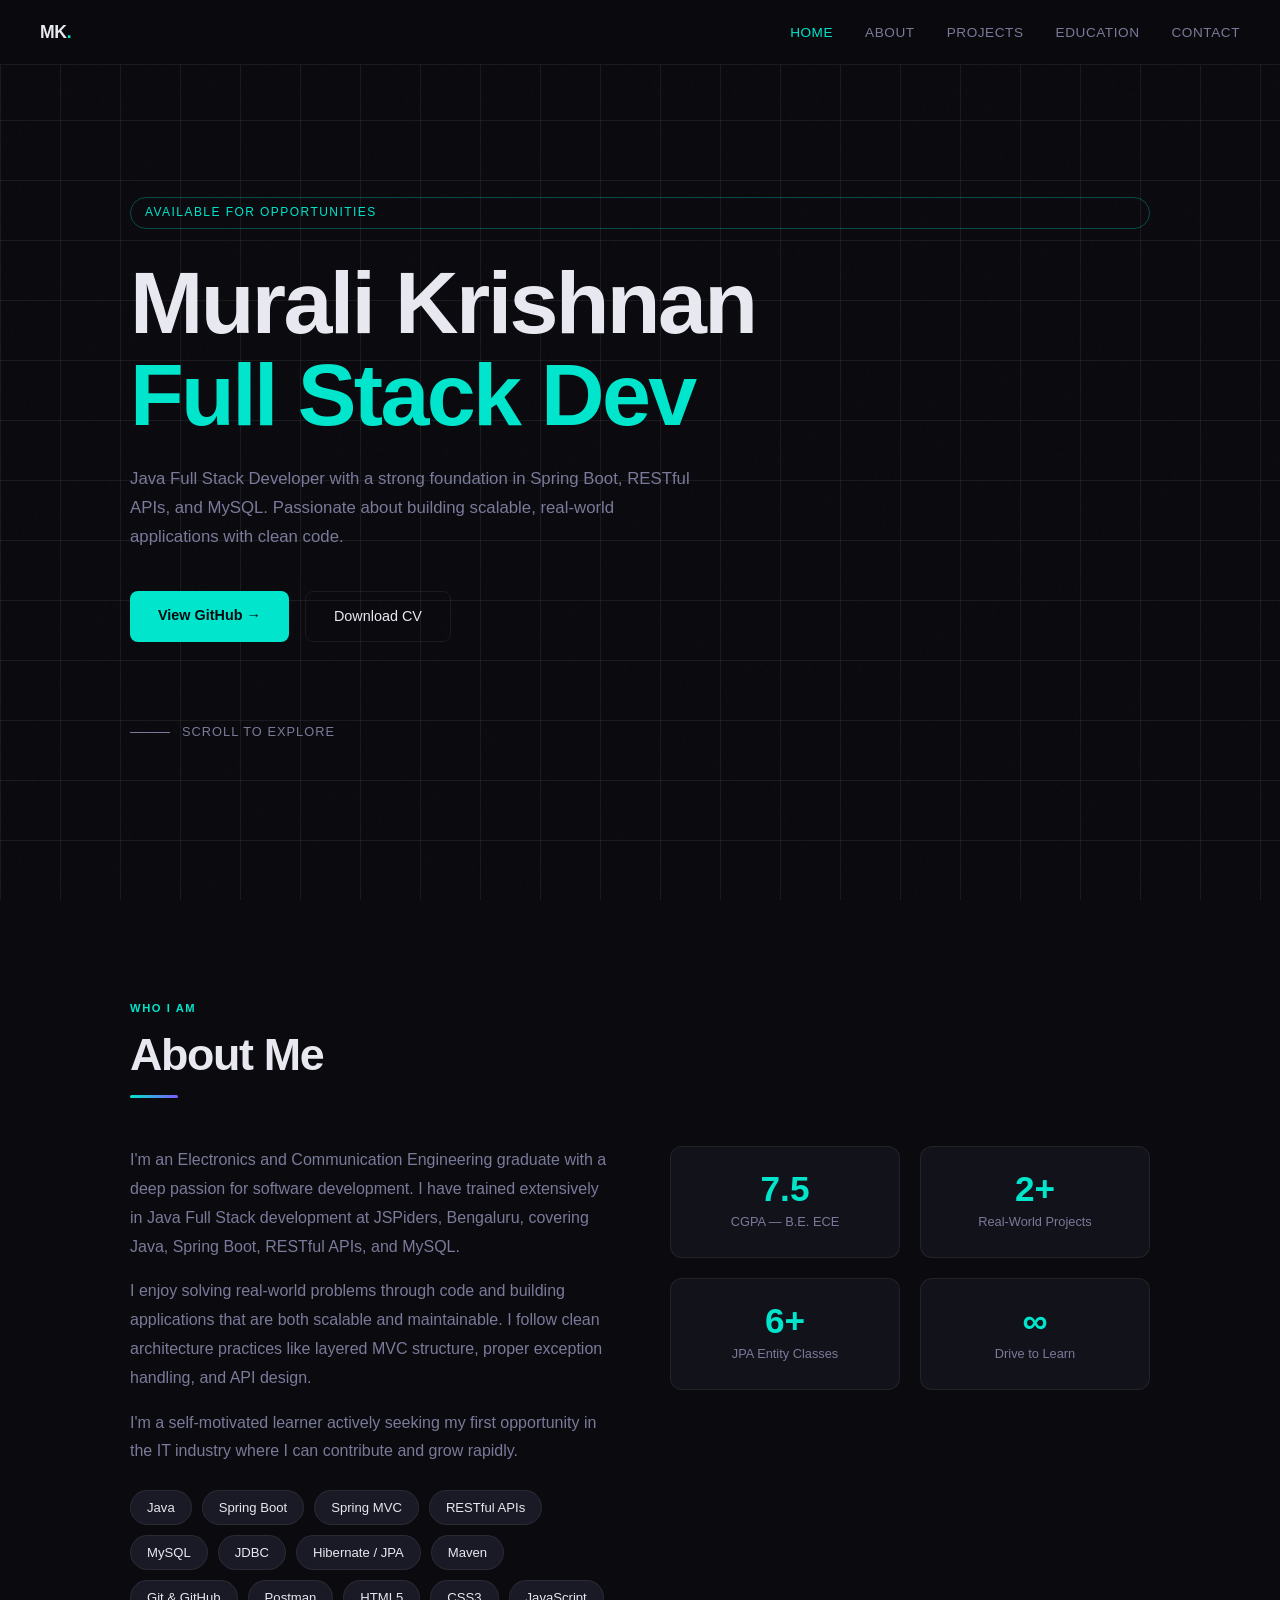
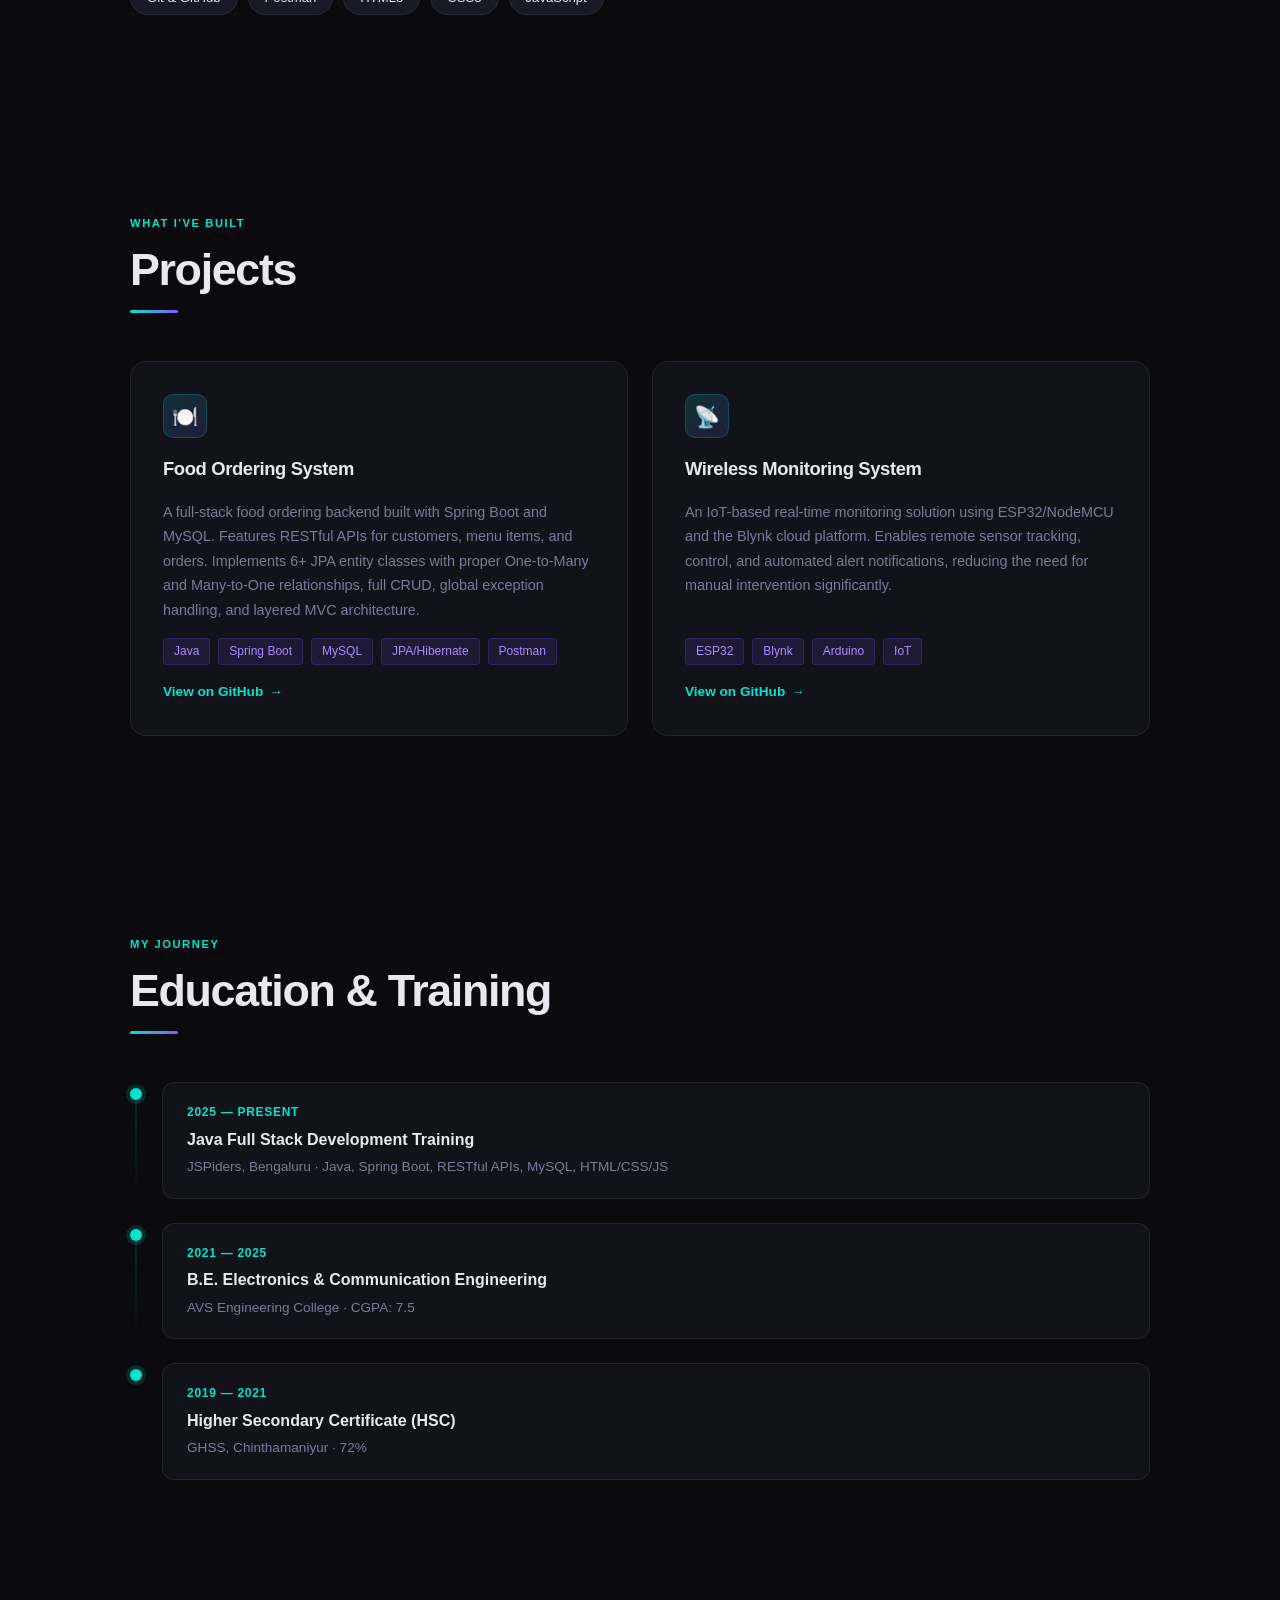
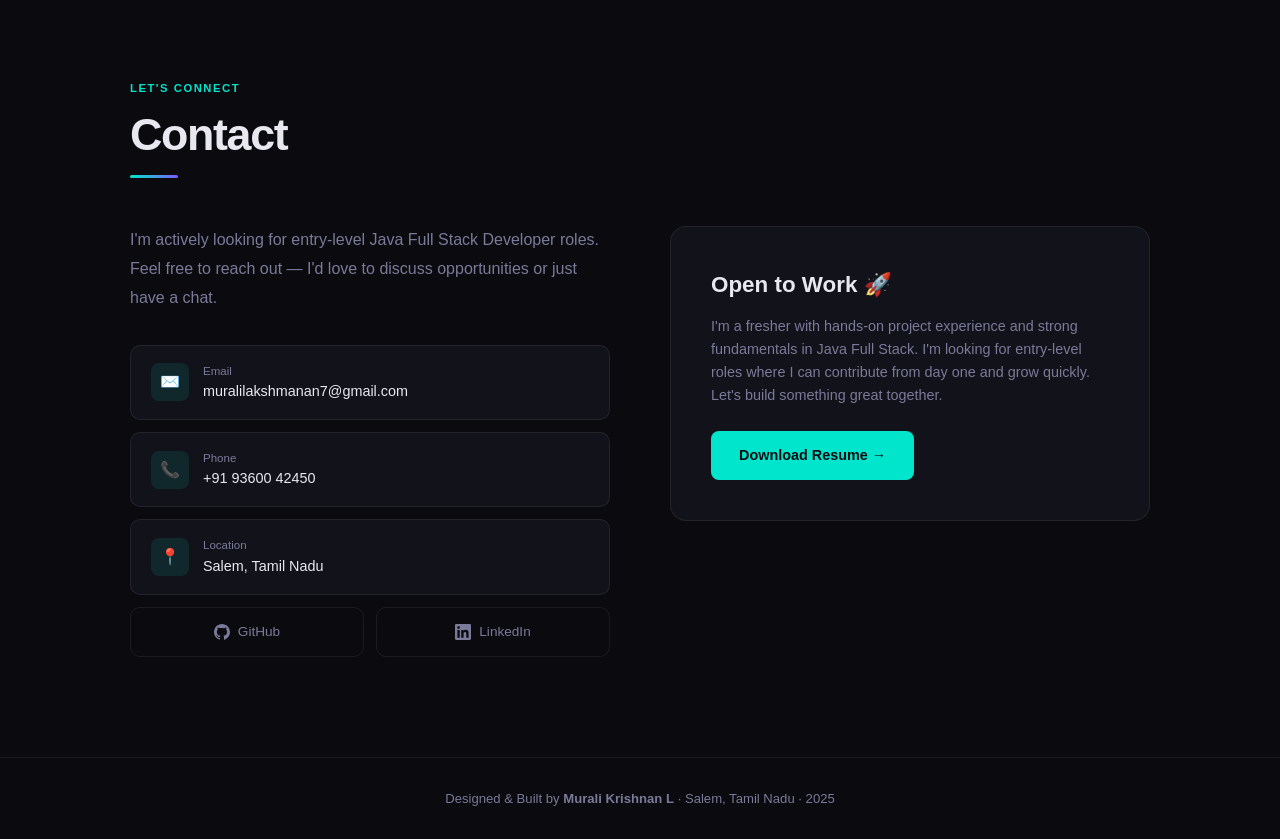
==== commit 6f79d8de: "Update index.html" ====
--- a/index.html
+++ b/index.html
@@ -178,7 +178,7 @@
       <div class="timeline-item">
         <div class="timeline-dot"></div>
         <div class="timeline-content">
-          <div class="timeline-year">2024 — Present</div>
+          <div class="timeline-year">2025 — Present</div>
           <div class="timeline-title">Java Full Stack Development Training</div>
           <div class="timeline-sub">JSPiders, Bengaluru · Java, Spring Boot, RESTful APIs, MySQL, HTML/CSS/JS</div>
         </div>
--- a/port.css
+++ b/port.css
@@ -1,156 +1,493 @@
-/* RESET */
-* {
-  margin: 0;
-  padding: 0;
-  box-sizing: border-box;
-}
-
-/* BODY */
+:root {
+  --bg: #0a0a0f;
+  --surface: #12121a;
+  --surface2: #1a1a26;
+  --accent: #00e5cc;
+  --accent2: #7c5cfc;
+  --text: #e8e8f0;
+  --muted: #7a7a9a;
+  --border: rgba(255,255,255,0.07);
+  --font-display: 'Syne', sans-serif;
+  --font-body: 'DM Sans', sans-serif;
+}
+
+*, *::before, *::after { margin: 0; padding: 0; box-sizing: border-box; }
+
+html { scroll-behavior: smooth; }
+
 body {
-  font-family: Arial, sans-serif;
-  background: #0a192f;
-  color: white;
+  background: var(--bg);
+  color: var(--text);
+  font-family: var(--font-body);
+  font-weight: 400;
   line-height: 1.6;
   overflow-x: hidden;
 }
 
-/* NAVBAR */
-#navbar {
-  display: flex;
-  justify-content: space-between;
-  align-items: center;
-  padding: 15px 8%;
-  background: #020c1b;
-  position: sticky;
-  top: 0;
-}
-
-.nav-links {
-  display: flex;
-  gap: 25px;
-}
-
+/* ─── NOISE TEXTURE OVERLAY ─── */
+body::before {
+  content: '';
+  position: fixed; inset: 0;
+  background-image: url("data:image/svg+xml,%3Csvg viewBox='0 0 256 256' xmlns='http://www.w3.org/2000/svg'%3E%3Cfilter id='noise'%3E%3CfeTurbulence type='fractalNoise' baseFrequency='0.9' numOctaves='4' stitchTiles='stitch'/%3E%3C/filter%3E%3Crect width='100%25' height='100%25' filter='url(%23noise)' opacity='0.03'/%3E%3C/svg%3E");
+  pointer-events: none; z-index: 0; opacity: 0.4;
+}
+
+/* ─── GRID BACKGROUND ─── */
+body::after {
+  content: '';
+  position: fixed; inset: 0;
+  background-image: linear-gradient(var(--border) 1px, transparent 1px),
+                    linear-gradient(90deg, var(--border) 1px, transparent 1px);
+  background-size: 60px 60px;
+  pointer-events: none; z-index: 0;
+}
+
+/* ─── NAVBAR ─── */
+nav {
+  position: fixed; top: 0; left: 0; right: 0;
+  z-index: 100;
+  display: flex; align-items: center; justify-content: space-between;
+  padding: 18px 40px;
+  background: rgba(10,10,15,0.85);
+  backdrop-filter: blur(16px);
+  border-bottom: 1px solid var(--border);
+}
+
+.nav-logo {
+  font-family: var(--font-display);
+  font-weight: 800;
+  font-size: 1.1rem;
+  letter-spacing: -0.02em;
+  color: var(--text);
+}
+
+.nav-logo span { color: var(--accent); }
+
+.nav-links { display: flex; gap: 32px; list-style: none; }
 .nav-links a {
-  color: white;
+  font-family: var(--font-body);
+  font-size: 0.85rem;
+  font-weight: 500;
+  color: var(--muted);
   text-decoration: none;
-}
-
-.nav-links a:hover {
-  color: #00ff88;
-}
-
-/* HERO */
-.hero {
+  letter-spacing: 0.04em;
+  text-transform: uppercase;
+  transition: color 0.2s;
+}
+.nav-links a:hover { color: var(--accent); }
+
+.hamburger {
+  display: none; flex-direction: column; gap: 5px;
+  cursor: pointer; background: none; border: none; padding: 4px;
+}
+.hamburger span {
+  display: block; width: 24px; height: 2px;
+  background: var(--text); border-radius: 2px;
+  transition: all 0.3s;
+}
+
+/* ─── MOBILE MENU ─── */
+.mobile-menu {
+  display: none; position: fixed; top: 0; left: 0; right: 0; bottom: 0;
+  background: rgba(10,10,15,0.97); z-index: 99;
+  flex-direction: column; align-items: center; justify-content: center;
+  gap: 36px;
+}
+.mobile-menu.open { display: flex; }
+.mobile-menu a {
+  font-family: var(--font-display);
+  font-size: 2rem; font-weight: 700;
+  color: var(--text); text-decoration: none;
+  transition: color 0.2s;
+}
+.mobile-menu a:hover { color: var(--accent); }
+.mobile-close {
+  position: absolute; top: 20px; right: 30px;
+  font-size: 2rem; color: var(--muted);
+  background: none; border: none; cursor: pointer;
+}
+
+/* ─── SECTIONS ─── */
+section {
+  position: relative; z-index: 1;
+  max-width: 1100px; margin: 0 auto;
+  padding: 100px 40px;
+}
+
+/* ─── HERO ─── */
+#home {
+  min-height: 100vh;
+  display: flex; flex-direction: column;
+  justify-content: center;
+  padding-top: 140px;
+}
+
+.hero-tag {
+  display: inline-block;
+  font-family: var(--font-body);
+  font-size: 0.75rem; font-weight: 500;
+  letter-spacing: 0.12em; text-transform: uppercase;
+  color: var(--accent);
+  border: 1px solid rgba(0,229,204,0.3);
+  padding: 5px 14px; border-radius: 100px;
+  margin-bottom: 28px;
+  animation: fadeUp 0.6s ease both;
+}
+
+.hero-title {
+  font-family: var(--font-display);
+  font-size: clamp(2.8rem, 7vw, 5.5rem);
+  font-weight: 800; line-height: 1.05;
+  letter-spacing: -0.03em;
+  animation: fadeUp 0.6s 0.1s ease both;
+}
+
+.hero-title .line2 { color: var(--accent); }
+
+.hero-sub {
+  margin-top: 24px;
+  max-width: 560px;
+  font-size: 1.05rem; color: var(--muted);
+  line-height: 1.7;
+  animation: fadeUp 0.6s 0.2s ease both;
+}
+
+.hero-btns {
+  margin-top: 40px;
+  display: flex; gap: 16px; flex-wrap: wrap;
+  animation: fadeUp 0.6s 0.3s ease both;
+}
+
+.btn-primary {
+  padding: 13px 28px;
+  background: var(--accent);
+  color: #0a0a0f; font-weight: 600; font-size: 0.9rem;
+  border: none; border-radius: 8px;
+  text-decoration: none; cursor: pointer;
+  transition: transform 0.2s, box-shadow 0.2s;
+}
+.btn-primary:hover {
+  transform: translateY(-2px);
+  box-shadow: 0 8px 30px rgba(0,229,204,0.3);
+}
+
+.btn-outline {
+  padding: 13px 28px;
+  background: transparent;
+  color: var(--text); font-weight: 500; font-size: 0.9rem;
+  border: 1px solid var(--border);
+  border-radius: 8px;
+  text-decoration: none; cursor: pointer;
+  transition: border-color 0.2s, color 0.2s;
+}
+.btn-outline:hover { border-color: var(--accent); color: var(--accent); }
+
+.hero-scroll {
+  margin-top: 80px;
+  display: flex; align-items: center; gap: 12px;
+  color: var(--muted); font-size: 0.8rem; letter-spacing: 0.08em;
+  text-transform: uppercase;
+  animation: fadeUp 0.6s 0.4s ease both;
+}
+.scroll-line {
+  width: 40px; height: 1px; background: var(--muted);
+}
+
+/* ─── SECTION HEADINGS ─── */
+.section-label {
+  font-size: 0.7rem; font-weight: 600;
+  letter-spacing: 0.14em; text-transform: uppercase;
+  color: var(--accent); margin-bottom: 12px;
+}
+
+.section-title {
+  font-family: var(--font-display);
+  font-size: clamp(1.8rem, 4vw, 2.8rem);
+  font-weight: 800; letter-spacing: -0.03em;
+  line-height: 1.1; margin-bottom: 16px;
+}
+
+.section-divider {
+  width: 48px; height: 3px;
+  background: linear-gradient(90deg, var(--accent), var(--accent2));
+  border-radius: 2px; margin-bottom: 48px;
+}
+
+/* ─── ABOUT ─── */
+.about-grid {
+  display: grid;
+  grid-template-columns: 1fr 1fr;
+  gap: 60px; align-items: start;
+}
+
+.about-text p {
+  color: var(--muted); margin-bottom: 16px; line-height: 1.8;
+}
+
+.about-text p:last-child { margin-bottom: 0; }
+
+.skills-grid {
+  display: flex; flex-wrap: wrap; gap: 10px;
+  margin-top: 24px;
+}
+
+.skill-pill {
+  padding: 6px 16px;
+  background: var(--surface2);
+  border: 1px solid var(--border);
+  border-radius: 100px;
+  font-size: 0.82rem; font-weight: 500;
+  color: var(--text);
+  transition: border-color 0.2s, color 0.2s;
+}
+.skill-pill:hover { border-color: var(--accent); color: var(--accent); }
+
+.about-stats {
+  display: grid; grid-template-columns: 1fr 1fr; gap: 20px;
+}
+
+.stat-card {
+  background: var(--surface);
+  border: 1px solid var(--border);
+  border-radius: 12px;
+  padding: 24px 20px;
   text-align: center;
-  padding: 80px 20px;
-}
-
-.hero-text {
-  max-width: 700px;
-  margin: auto;
-}
-
-.hero h1 {
-  font-size: 48px;
-}
-
-.hero h3 {
-  color: #00ff88;
-  margin: 10px 0;
-}
-
-.hero p {
-  color: #ccc;
-}
-
-/* BUTTONS */
-.buttons {
-  margin-top: 20px;
-  display: flex;
-  justify-content: center;
-  gap: 20px;
-}
-
-.btn {
-  padding: 10px 20px;
-  background: #00ff88;
-  color: black;
-  text-decoration: none;
-  border-radius: 5px;
-}
-
-.btn:hover {
-  background: #00cc6a;
-}
-
-/* SECTION */
-section {
-  padding: 60px 20px;
+  transition: border-color 0.2s;
+}
+.stat-card:hover { border-color: rgba(0,229,204,0.4); }
+.stat-num {
+  font-family: var(--font-display);
+  font-size: 2.2rem; font-weight: 800;
+  color: var(--accent); line-height: 1;
+}
+.stat-label {
+  font-size: 0.8rem; color: var(--muted); margin-top: 6px;
+}
+
+/* ─── PROJECTS ─── */
+.projects-grid {
+  display: grid;
+  grid-template-columns: repeat(auto-fit, minmax(300px, 1fr));
+  gap: 24px;
+}
+
+.project-card {
+  background: var(--surface);
+  border: 1px solid var(--border);
+  border-radius: 16px;
+  padding: 32px;
+  display: flex; flex-direction: column;
+  gap: 16px;
+  transition: transform 0.2s, border-color 0.2s, box-shadow 0.2s;
+  position: relative; overflow: hidden;
+}
+
+.project-card::before {
+  content: '';
+  position: absolute; top: 0; left: 0; right: 0; height: 3px;
+  background: linear-gradient(90deg, var(--accent), var(--accent2));
+  opacity: 0; transition: opacity 0.2s;
+}
+.project-card:hover::before { opacity: 1; }
+.project-card:hover {
+  transform: translateY(-4px);
+  border-color: rgba(0,229,204,0.25);
+  box-shadow: 0 20px 60px rgba(0,0,0,0.3);
+}
+
+.project-icon {
+  width: 44px; height: 44px;
+  border-radius: 10px;
+  background: linear-gradient(135deg, rgba(0,229,204,0.15), rgba(124,92,252,0.15));
+  border: 1px solid rgba(0,229,204,0.2);
+  display: flex; align-items: center; justify-content: center;
+  font-size: 1.3rem;
+}
+
+.project-card h3 {
+  font-family: var(--font-display);
+  font-size: 1.15rem; font-weight: 700;
+  letter-spacing: -0.02em;
+}
+
+.project-card p {
+  color: var(--muted); font-size: 0.9rem; line-height: 1.7; flex: 1;
+}
+
+.project-tech {
+  display: flex; flex-wrap: wrap; gap: 8px;
+}
+
+.tech-tag {
+  font-size: 0.75rem; font-weight: 500;
+  padding: 3px 10px;
+  background: rgba(124,92,252,0.12);
+  color: #a98bff;
+  border: 1px solid rgba(124,92,252,0.2);
+  border-radius: 4px;
+}
+
+.project-link {
+  display: inline-flex; align-items: center; gap: 6px;
+  font-size: 0.85rem; font-weight: 600;
+  color: var(--accent); text-decoration: none;
+  transition: gap 0.2s;
+}
+.project-link:hover { gap: 10px; }
+
+/* ─── TIMELINE ─── */
+.timeline { display: flex; flex-direction: column; gap: 24px; }
+
+.timeline-item {
+  display: grid;
+  grid-template-columns: auto 1fr;
+  gap: 20px; align-items: start;
+}
+
+.timeline-dot {
+  width: 12px; height: 12px; border-radius: 50%;
+  background: var(--accent);
+  box-shadow: 0 0 0 4px rgba(0,229,204,0.15);
+  margin-top: 6px; flex-shrink: 0;
+  position: relative;
+}
+
+.timeline-dot::after {
+  content: '';
+  position: absolute; top: 100%; left: 50%;
+  transform: translateX(-50%);
+  width: 1px; height: 100px;
+  background: linear-gradient(to bottom, rgba(0,229,204,0.3), transparent);
+}
+.timeline-item:last-child .timeline-dot::after { display: none; }
+
+.timeline-content {
+  background: var(--surface);
+  border: 1px solid var(--border);
+  border-radius: 12px;
+  padding: 20px 24px;
+}
+
+.timeline-year {
+  font-size: 0.75rem; font-weight: 600;
+  color: var(--accent); letter-spacing: 0.06em;
+  text-transform: uppercase; margin-bottom: 4px;
+}
+
+.timeline-title {
+  font-family: var(--font-display);
+  font-size: 1rem; font-weight: 700;
+  margin-bottom: 4px;
+}
+
+.timeline-sub { font-size: 0.85rem; color: var(--muted); }
+
+/* ─── CONTACT ─── */
+.contact-grid {
+  display: grid;
+  grid-template-columns: 1fr 1fr;
+  gap: 60px; align-items: start;
+}
+
+.contact-info p {
+  color: var(--muted); line-height: 1.8; margin-bottom: 32px;
+}
+
+.contact-item {
+  display: flex; align-items: center; gap: 14px;
+  padding: 16px 20px;
+  background: var(--surface);
+  border: 1px solid var(--border);
+  border-radius: 10px; margin-bottom: 12px;
+  text-decoration: none; color: var(--text);
+  transition: border-color 0.2s, transform 0.2s;
+}
+.contact-item:hover {
+  border-color: rgba(0,229,204,0.4);
+  transform: translateX(4px);
+}
+.contact-icon {
+  width: 38px; height: 38px; border-radius: 8px;
+  background: rgba(0,229,204,0.1);
+  display: flex; align-items: center; justify-content: center;
+  font-size: 1rem; flex-shrink: 0;
+}
+.contact-item-label { font-size: 0.72rem; color: var(--muted); }
+.contact-item-value { font-size: 0.9rem; font-weight: 500; }
+
+.social-row {
+  display: flex; gap: 12px; margin-top: 8px;
+}
+.social-btn {
+  flex: 1;
+  padding: 13px;
+  border: 1px solid var(--border);
+  border-radius: 10px;
+  text-decoration: none; color: var(--muted);
+  font-size: 0.85rem; font-weight: 500;
   text-align: center;
-}
-
-/* ABOUT */
-#about-section p {
-  color: #ccc;
-}
-
-/* PROJECTS */
-#projects {
-  background: #0a192f;
-}
-
-.project-container {
-  display: flex;
-  justify-content: center;
-  gap: 30px;
-  flex-wrap: wrap;
-  margin-top: 20px;
-}
-
-.project-card {
-  width: 300px;
-  background: #112240;
-  padding: 20px;
-  border-radius: 10px;
-}
-
-.project-card h3 {
-  margin-bottom: 10px;
-}
-
-/* CONTACT */
-.contact-links a {
-  color: #00ff88;
-  margin: 10px;
-}
-
-/* MOBILE */
+  transition: border-color 0.2s, color 0.2s;
+  display: flex; align-items: center; justify-content: center; gap: 8px;
+}
+.social-btn:hover { border-color: var(--accent); color: var(--accent); }
+
+.contact-cta {
+  background: var(--surface);
+  border: 1px solid var(--border);
+  border-radius: 16px;
+  padding: 40px;
+}
+.contact-cta h3 {
+  font-family: var(--font-display);
+  font-size: 1.4rem; font-weight: 700; margin-bottom: 12px;
+}
+.contact-cta p { color: var(--muted); font-size: 0.9rem; margin-bottom: 24px; }
+
+/* ─── FOOTER ─── */
+footer {
+  position: relative; z-index: 1;
+  text-align: center;
+  padding: 30px 20px;
+  border-top: 1px solid var(--border);
+  color: var(--muted); font-size: 0.82rem;
+}
+
+/* ─── ANIMATIONS ─── */
+@keyframes fadeUp {
+  from { opacity: 0; transform: translateY(24px); }
+  to   { opacity: 1; transform: translateY(0); }
+}
+
+.reveal {
+  opacity: 0; transform: translateY(30px);
+  transition: opacity 0.6s ease, transform 0.6s ease;
+}
+.reveal.visible {
+  opacity: 1; transform: translateY(0);
+}
+
+/* ─── RESPONSIVE ─── */
+@media (max-width: 900px) {
+  .about-grid, .contact-grid { grid-template-columns: 1fr; gap: 40px; }
+  .about-stats { grid-template-columns: 1fr 1fr; }
+}
+
 @media (max-width: 768px) {
-
-  #navbar {
-    flex-direction: column;
-  }
-
-  .nav-links {
-    flex-direction: column;
-    gap: 10px;
-    margin-top: 10px;
-  }
-
-  .hero h1 {
-    font-size: 26px;
-  }
-
-  .buttons {
-    flex-direction: column;
-  }
-
-  .project-container {
-    flex-direction: column;
-    align-items: center;
-  }
-
-  .project-card {
-    width: 90%;
-  }
-}
+  nav { padding: 16px 20px; }
+  .nav-links { display: none; }
+  .hamburger { display: flex; }
+
+  section { padding: 80px 20px; }
+  #home { padding-top: 120px; }
+
+  .hero-scroll { display: none; }
+  .projects-grid { grid-template-columns: 1fr; }
+}
+
+@media (max-width: 480px) {
+  .about-stats { grid-template-columns: 1fr 1fr; }
+  .hero-btns { flex-direction: column; }
+  .btn-primary, .btn-outline { text-align: center; }
+  .contact-grid { grid-template-columns: 1fr; }
+  .social-row { flex-direction: column; }
+}
